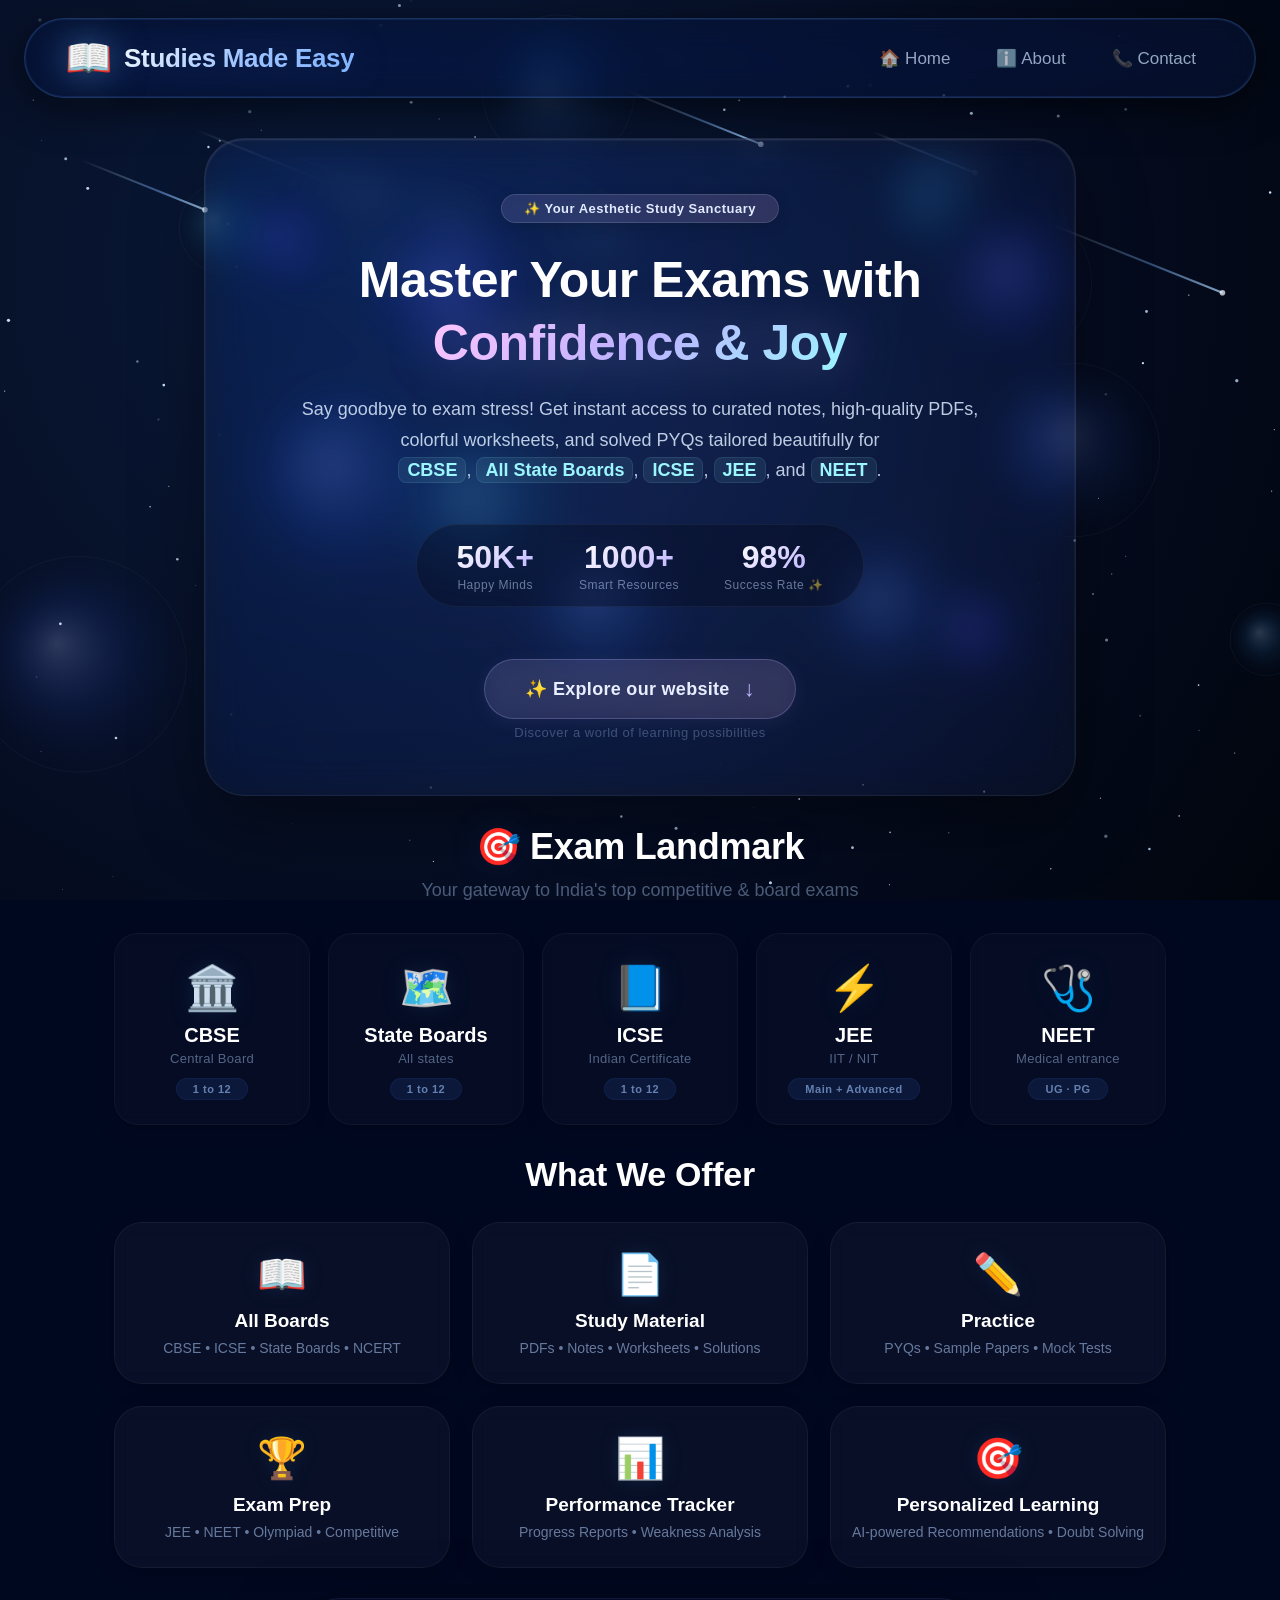
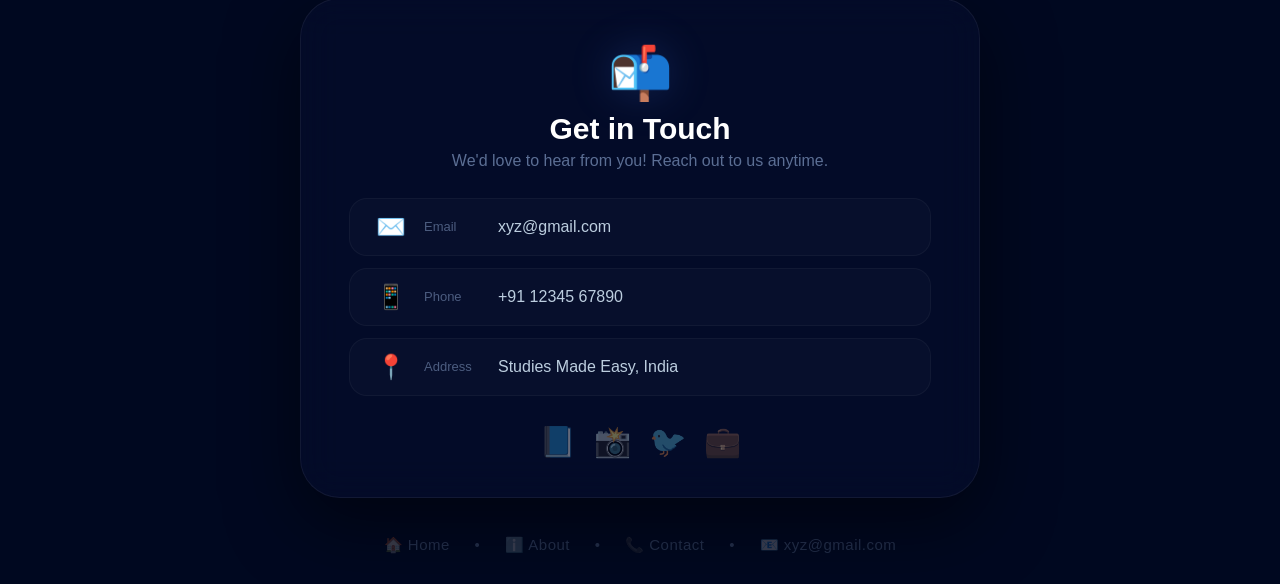
==== index.html @ 230ebe2e "Add files via upload" ====
<!DOCTYPE html>
<html lang="en">
<head>
    <meta charset="UTF-8" />
    <meta name="viewport" content="width=device-width, initial-scale=1.0"/>
    <title>Studies Made Easy · Ace Exams</title>
    <link rel="icon" type="image/svg+xml" href="data:image/svg+xml,%3Csvg xmlns='http://www.w3.org/2000/svg' viewBox='0 0 100 100'%3E%3Crect width='100' height='100' rx='20' fill='%234a7cf7'/%3E%3Ctext x='50' y='72' font-size='60' font-weight='bold' font-family='Arial' text-anchor='middle' fill='%23ffffff'%3ES%3C/text%3E%3Ctext x='50' y='72' font-size='60' font-weight='bold' font-family='Arial' text-anchor='middle' fill='none' stroke='%23a0c4ff' stroke-width='2' opacity='0.5'%3ES%3C/text%3E%3C/svg%3E" />
    <link rel="stylesheet" href="style.css" />
</head>
<body>

    <canvas id="bg"></canvas>

    <header class="header">
        <div class="logo-wrapper">
            <span class="logo-icon">📖</span>
            <span class="logo">Studies Made Easy</span>
        </div>
        <ul class="nav-menu">
            <li>🏠 Home</li>
            <li>ℹ️ About</li>
            <li>📞 Contact</li>
        </ul>
    </header>

    <section class="hero-section">
        <div class="hero-content">
            <span class="hero-badge">✨ Your Aesthetic Study Sanctuary</span>
            <h2 class="hero-title">
                Master Your Exams with<br>
                <span class="gradient-text">Confidence &amp; Joy</span>
            </h2>
            <p class="hero-description">
                Say goodbye to exam stress! Get instant access to curated notes, high-quality PDFs, colorful worksheets, and solved PYQs tailored beautifully for 
                <span class="all-boards-inline">
                    <span class="highlight">CBSE</span>, <span class="highlight">All State Boards</span>, <span class="highlight">ICSE</span>, <span class="highlight">JEE</span>, and <span class="highlight">NEET</span>
                </span>.
            </p>
            <div class="hero-stats">
                <div class="hero-stat">
                    <span class="hero-stat-number">50K+</span>
                    <span class="hero-stat-label">Happy Minds</span>
                </div>
                <div class="hero-stat">
                    <span class="hero-stat-number">1000+</span>
                    <span class="hero-stat-label">Smart Resources</span>
                </div>
                <div class="hero-stat">
                    <span class="hero-stat-number">98%</span>
                    <span class="hero-stat-label">Success Rate ✨</span>
                </div>
            </div>
            <!-- Explore link that scrolls to landmark -->
            <div class="hero-explore">
                <a href="#landmark-section" class="explore-link">
                    <span class="explore-text">✨ Explore our website</span>
                    <span class="explore-arrow">↓</span>
                </a>
                <span class="explore-sub">Discover a world of learning possibilities</span>
            </div>
        </div>
    </section>

    <section id="landmark-section" class="landmark-section">
        <h3 class="landmark-title">🎯 Exam Landmark</h3>
        <p class="landmark-sub">Your gateway to India's top competitive &amp; board exams</p>
        <div class="landmark-grid">
            <div class="landmark-card">
                <span class="landmark-icon">🏛️</span>
                <h4>CBSE</h4>
                <p>Central Board</p>
                <span class="landmark-tag">1 to 12</span>
            </div>
            <div class="landmark-card">
                <span class="landmark-icon">🗺️</span>
                <h4>State Boards</h4>
                <p>All states</p>
                <span class="landmark-tag">1 to 12</span>
            </div>
            <div class="landmark-card">
                <span class="landmark-icon">📘</span>
                <h4>ICSE</h4>
                <p>Indian Certificate</p>
                <span class="landmark-tag">1 to 12</span>
            </div>
            <div class="landmark-card">
                <span class="landmark-icon">⚡</span>
                <h4>JEE</h4>
                <p>IIT / NIT</p>
                <span class="landmark-tag">Main + Advanced</span>
            </div>
            <div class="landmark-card">
                <span class="landmark-icon">🩺</span>
                <h4>NEET</h4>
                <p>Medical entrance</p>
                <span class="landmark-tag">UG · PG</span>
            </div>
        </div>
    </section>

    <section class="features-section">
        <h3 class="section-title">What We Offer</h3>
        <div class="features-grid">
            <div class="feature-card">
                <span class="feature-icon">📖</span>
                <h4>All Boards</h4>
                <p>CBSE • ICSE • State Boards • NCERT</p>
            </div>
            <div class="feature-card">
                <span class="feature-icon">📄</span>
                <h4>Study Material</h4>
                <p>PDFs • Notes • Worksheets • Solutions</p>
            </div>
            <div class="feature-card">
                <span class="feature-icon">✏️</span>
                <h4>Practice</h4>
                <p>PYQs • Sample Papers • Mock Tests</p>
            </div>
            <div class="feature-card">
                <span class="feature-icon">🏆</span>
                <h4>Exam Prep</h4>
                <p>JEE • NEET • Olympiad • Competitive</p>
            </div>
            <div class="feature-card">
                <span class="feature-icon">📊</span>
                <h4>Performance Tracker</h4>
                <p>Progress Reports • Weakness Analysis</p>
            </div>
            <div class="feature-card">
                <span class="feature-icon">🎯</span>
                <h4>Personalized Learning</h4>
                <p>AI-powered Recommendations • Doubt Solving</p>
            </div>
        </div>
    </section>

    <section class="contact-section">
        <div class="contact-box">
            <span class="contact-icon">📬</span>
            <h3 class="contact-title">Get in Touch</h3>
            <p class="contact-subtitle">We'd love to hear from you! Reach out to us anytime.</p>
            <div class="contact-info">
                <div class="contact-item">
                    <span class="contact-item-icon">✉️</span>
                    <span class="contact-item-label">Email</span>
                    <span class="contact-item-value">xyz@gmail.com</span>
                </div>
                <div class="contact-item">
                    <span class="contact-item-icon">📱</span>
                    <span class="contact-item-label">Phone</span>
                    <span class="contact-item-value">+91 12345 67890</span>
                </div>
                <div class="contact-item">
                    <span class="contact-item-icon">📍</span>
                    <span class="contact-item-label">Address</span>
                    <span class="contact-item-value">Studies Made Easy, India</span>
                </div>
            </div>
            <div class="contact-social">
                <span class="social-icon">📘</span>
                <span class="social-icon">📸</span>
                <span class="social-icon">🐦</span>
                <span class="social-icon">💼</span>
            </div>
        </div>
    </section>

    <div class="footer-links">
        <span>🏠 Home</span>
        <span>•</span>
        <span>ℹ️ About</span>
        <span>•</span>
        <span>📞 Contact</span>
        <span>•</span>
        <span>📧 xyz@gmail.com</span>
    </div>

    <script>
        // ===== SMOOTH SCROLL FOR EXPLORE LINK =====
        document.querySelector('.explore-link').addEventListener('click', function(e) {
            e.preventDefault();
            const target = document.querySelector('#landmark-section');
            target.scrollIntoView({
                behavior: 'smooth',
                block: 'start'
            });
        });

        // ===== CANVAS ANIMATION: SHOOTING STARS + ORBS =====
        window.addEventListener('load', function() {
            const canvas = document.getElementById('bg');
            const ctx = canvas.getContext('2d');
            let W, H;

            function resize() {
                W = canvas.width = window.innerWidth;
                H = canvas.height = window.innerHeight;
            }
            window.addEventListener('resize', resize);
            resize();

            // Floating orbs
            const orbs = Array.from({ length: 14 }, () => ({
                x: Math.random() * W,
                y: Math.random() * H,
                r: 30 + Math.random() * 90,
                vx: (Math.random() - 0.5) * 0.5,
                vy: (Math.random() - 0.5) * 0.5,
                hue: 200 + Math.random() * 40
            }));

            // Background stars
            const stars = Array.from({ length: 180 }, () => ({
                x: Math.random() * W,
                y: Math.random() * H,
                r: 0.3 + Math.random() * 1.4,
                t: Math.random() * Math.PI * 2,
                sp: 0.008 + Math.random() * 0.025
            }));

            // Shooting stars
            const shooters = Array.from({ length: 24 }, () => ({
                x: Math.random() * W,
                y: Math.random() * H * 0.35,
                len: 70 + Math.random() * 130,
                speed: 6 + Math.random() * 14,
                op: 0,
                active: false,
                delay: Math.floor(Math.random() * 70)
            }));

            function resetShooter(s) {
                s.x = Math.random() * W * 0.85;
                s.y = Math.random() * H * 0.25;
                s.op = 1;
                s.active = true;
                s.delay = 60 + Math.floor(Math.random() * 140);
            }

            function draw() {
                ctx.clearRect(0, 0, W, H);

                // Deep space gradient
                const grad = ctx.createRadialGradient(W * 0.3, H * 0.3, 0, W * 0.3, H * 0.3, W * 0.9);
                grad.addColorStop(0, '#0a1a3a');
                grad.addColorStop(0.6, '#050c20');
                grad.addColorStop(1, '#00040a');
                ctx.fillStyle = grad;
                ctx.fillRect(0, 0, W, H);

                // Draw orbs
                orbs.forEach(o => {
                    o.x += o.vx;
                    o.y += o.vy;
                    if (o.x < 0 || o.x > W) o.vx *= -1;
                    if (o.y < 0 || o.y > H) o.vy *= -1;

                    const g = ctx.createRadialGradient(
                        o.x - o.r * 0.2, o.y - o.r * 0.2, 0,
                        o.x, o.y, o.r
                    );
                    g.addColorStop(0, `hsla(${o.hue}, 85%, 80%, 0.25)`);
                    g.addColorStop(0.5, `hsla(${o.hue}, 75%, 55%, 0.10)`);
                    g.addColorStop(1, `hsla(${o.hue}, 70%, 30%, 0)`);
                    ctx.beginPath();
                    ctx.arc(o.x, o.y, o.r, 0, Math.PI * 2);
                    ctx.fillStyle = g;
                    ctx.fill();

                    ctx.beginPath();
                    ctx.arc(o.x, o.y, o.r, 0, Math.PI * 2);
                    ctx.strokeStyle = `hsla(${o.hue}, 80%, 75%, 0.08)`;
                    ctx.lineWidth = 0.8;
                    ctx.stroke();
                });

                // Draw stars
                stars.forEach(s => {
                    s.t += s.sp;
                    const alpha = 0.2 + 0.8 * Math.abs(Math.sin(s.t));
                    ctx.beginPath();
                    ctx.arc(s.x, s.y, s.r, 0, Math.PI * 2);
                    ctx.fillStyle = `rgba(200, 225, 255, ${alpha})`;
                    ctx.fill();
                });

                // Draw shooting stars
                shooters.forEach(s => {
                    if (!s.active) {
                        s.delay--;
                        if (s.delay <= 0) resetShooter(s);
                        return;
                    }
                    s.x += s.speed;
                    s.y += s.speed * 0.4;
                    s.op -= 0.012;
                    if (s.op <= 0) {
                        s.active = false;
                        s.delay = 60 + Math.floor(Math.random() * 140);
                        return;
                    }
                    const grad = ctx.createLinearGradient(s.x, s.y, s.x - s.len, s.y - s.len * 0.4);
                    grad.addColorStop(0, `rgba(180, 220, 255, ${s.op})`);
                    grad.addColorStop(0.4, `rgba(120, 180, 255, ${s.op * 0.5})`);
                    grad.addColorStop(1, 'rgba(255,255,255,0)');
                    ctx.beginPath();
                    ctx.moveTo(s.x, s.y);
                    ctx.lineTo(s.x - s.len, s.y - s.len * 0.4);
                    ctx.strokeStyle = grad;
                    ctx.lineWidth = 2.0;
                    ctx.stroke();

                    ctx.beginPath();
                    ctx.arc(s.x, s.y, 2.8, 0, Math.PI * 2);
                    ctx.fillStyle = `rgba(240, 248, 255, ${s.op})`;
                    ctx.fill();
                });

                requestAnimationFrame(draw);
            }
            draw();
        });
    </script>
</body>
</html>
---- style.css ----
/* ----- reset & base ----- */
* {
    margin: 0;
    padding: 0;
    box-sizing: border-box;
}

body {
    background: #000820;
    min-height: 100vh;
    overflow-x: hidden;
    font-family: 'Segoe UI', Tahoma, Geneva, Verdana, sans-serif;
}

canvas {
    position: fixed;
    top: 0;
    left: 0;
    z-index: 0;
    display: block;
}

/* ----- HEADER - glassmorphism ----- */
.header {
    position: relative;
    z-index: 2;
    display: flex;
    align-items: center;
    justify-content: space-between;
    padding: 0 40px;
    margin: 18px 24px 10px;
    height: 80px;
    border-radius: 60px;
    background: rgba(10, 20, 50, 0.55);
    backdrop-filter: blur(16px) saturate(180%);
    -webkit-backdrop-filter: blur(16px) saturate(180%);
    border: 1px solid rgba(100, 180, 255, 0.20);
    box-shadow: 0 10px 40px rgba(0, 0, 0, 0.6), 0 0 0 1px rgba(74, 124, 247, 0.15) inset;
    transition: box-shadow 0.3s;
}
.header:hover {
    box-shadow: 0 12px 50px rgba(74, 124, 247, 0.25), 0 0 0 1px rgba(74, 124, 247, 0.4) inset;
}

.logo-wrapper {
    display: flex;
    align-items: center;
    gap: 12px;
}
.logo-icon {
    font-size: 38px;
    filter: drop-shadow(0 0 18px rgba(100, 180, 255, 0.5));
    animation: floatBook 3.5s ease-in-out infinite;
    cursor: default;
}
@keyframes floatBook {
    0%, 100% { transform: translateY(0) scale(1); }
    50% { transform: translateY(-6px) scale(1.04); }
}
.logo {
    font-size: 26px;
    font-weight: 800;
    letter-spacing: -0.3px;
    background: linear-gradient(135deg, #f0f9ff 0%, #a0c4ff 50%, #7fb3ff 100%);
    -webkit-background-clip: text;
    -webkit-text-fill-color: transparent;
    background-clip: text;
    filter: drop-shadow(0 0 20px rgba(74, 124, 247, 0.3));
}

.nav-menu {
    display: flex;
    gap: 8px;
    list-style: none;
}
.nav-menu li {
    padding: 8px 18px;
    border-radius: 40px;
    font-size: 17px;
    font-weight: 500;
    color: rgba(210, 230, 255, 0.7);
    cursor: pointer;
    transition: all 0.25s ease;
    background: transparent;
    border: 1px solid transparent;
}
.nav-menu li:hover {
    background: rgba(74, 124, 247, 0.15);
    border-color: rgba(74, 124, 247, 0.3);
    color: #fff;
    box-shadow: 0 0 30px rgba(74, 124, 247, 0.2);
    transform: scale(1.02);
}

/* ----- HERO SECTION ----- */
.hero-section {
    position: relative;
    z-index: 1;
    max-width: 920px;
    margin: 40px auto 20px;
    padding: 0 24px;
    text-align: center;
}

.hero-content {
    background: rgba(255, 255, 255, 0.02);
    backdrop-filter: blur(20px) saturate(160%);
    -webkit-backdrop-filter: blur(20px) saturate(160%);
    border: 1px solid rgba(255, 255, 255, 0.08);
    border-radius: 40px;
    padding: 55px 40px;
    box-shadow: 
        0 30px 70px rgba(0, 0, 0, 0.4),
        inset 0 1px 2px rgba(255, 255, 255, 0.15);
    animation: riseUp 0.9s cubic-bezier(0.23, 1, 0.32, 1);
    position: relative;
    overflow: hidden;
}

.hero-content::after {
    content: '';
    position: absolute;
    top: -50%;
    left: -50%;
    width: 200%;
    height: 200%;
    background: radial-gradient(circle at center, rgba(189, 178, 255, 0.06) 0%, transparent 60%);
    pointer-events: none;
    z-index: -1;
}

.hero-badge {
    display: inline-block;
    background: linear-gradient(90deg, rgba(189, 178, 255, 0.15), rgba(255, 198, 255, 0.15));
    border: 1px solid rgba(255, 255, 255, 0.12);
    border-radius: 30px;
    padding: 6px 22px;
    color: #e2eaff;
    font-weight: 600;
    font-size: 13px;
    letter-spacing: 0.5px;
    margin-bottom: 26px;
    box-shadow: 0 4px 15px rgba(0, 0, 0, 0.15);
    animation: badgeFloat 4s ease-in-out infinite;
}

@keyframes badgeFloat {
    0%, 100% { transform: translateY(0); }
    50% { transform: translateY(-4px); }
}

.hero-title {
    font-size: 50px;
    font-weight: 800;
    line-height: 1.25;
    color: #ffffff;
    margin-bottom: 20px;
    letter-spacing: -0.5px;
}

.gradient-text {
    background: linear-gradient(135deg, #ffc6ff, #bdb2ff, #9bf6ff);
    -webkit-background-clip: text;
    -webkit-text-fill-color: transparent;
    background-clip: text;
    filter: drop-shadow(0 0 25px rgba(189, 178, 255, 0.35));
}

.hero-description {
    font-size: 18px;
    color: rgba(220, 235, 255, 0.85);
    line-height: 1.7;
    max-width: 700px;
    margin: 0 auto 38px;
    font-weight: 400;
}

.all-boards-inline {
    white-space: nowrap;
    display: inline-block;
}

.highlight {
    color: #9bf6ff;
    font-weight: 600;
    background: rgba(155, 246, 255, 0.08);
    padding: 2px 8px;
    border-radius: 8px;
    border: 1px solid rgba(155, 246, 255, 0.1);
}

.hero-stats {
    display: inline-flex;
    align-items: center;
    justify-content: center;
    gap: 45px;
    margin: 0 auto 42px;
    background: rgba(5, 10, 30, 0.4);
    padding: 14px 40px;
    border-radius: 50px;
    border: 1px solid rgba(255, 255, 255, 0.05);
}

.hero-stat {
    display: flex;
    flex-direction: column;
    align-items: center;
}

.hero-stat-number {
    font-size: 32px;
    font-weight: 800;
    background: linear-gradient(135deg, #ffffff, #bdb2ff);
    -webkit-background-clip: text;
    -webkit-text-fill-color: transparent;
    background-clip: text;
}

.hero-stat-label {
    color: rgba(200, 220, 255, 0.5);
    font-size: 12px;
    font-weight: 500;
    margin-top: 2px;
    letter-spacing: 0.5px;
}

/* ----- EXPLORE LINK ----- */
.hero-explore {
    display: flex;
    flex-direction: column;
    align-items: center;
    gap: 6px;
    margin-top: 10px;
}

.explore-link {
    display: inline-flex;
    align-items: center;
    gap: 14px;
    padding: 16px 40px;
    background: linear-gradient(135deg, rgba(189, 178, 255, 0.12), rgba(255, 198, 255, 0.12));
    border: 1.5px solid rgba(189, 178, 255, 0.25);
    border-radius: 60px;
    text-decoration: none;
    transition: all 0.4s cubic-bezier(0.175, 0.885, 0.32, 1.275);
    backdrop-filter: blur(10px);
    box-shadow: 0 4px 20px rgba(189, 178, 255, 0.08);
    position: relative;
    overflow: hidden;
    cursor: pointer;
}

.explore-link::before {
    content: '';
    position: absolute;
    top: -50%;
    left: -50%;
    width: 200%;
    height: 200%;
    background: radial-gradient(circle at center, rgba(189, 178, 255, 0.1), transparent 60%);
    opacity: 0;
    transition: opacity 0.5s;
    pointer-events: none;
}

.explore-link:hover::before {
    opacity: 1;
}

.explore-link:hover {
    transform: translateY(-3px) scale(1.02);
    border-color: rgba(189, 178, 255, 0.5);
    box-shadow: 0 12px 40px rgba(189, 178, 255, 0.25), 0 0 60px rgba(189, 178, 255, 0.05);
    background: linear-gradient(135deg, rgba(189, 178, 255, 0.18), rgba(255, 198, 255, 0.18));
}

.explore-text {
    font-size: 18px;
    font-weight: 600;
    color: #e8eeff;
    letter-spacing: 0.3px;
    position: relative;
    z-index: 1;
}

.explore-arrow {
    font-size: 22px;
    color: #bdb2ff;
    transition: transform 0.4s ease;
    display: inline-block;
    position: relative;
    z-index: 1;
}

.explore-link:hover .explore-arrow {
    transform: translateY(4px) scale(1.1);
}

.explore-sub {
    font-size: 13px;
    color: rgba(180, 210, 255, 0.3);
    letter-spacing: 0.5px;
    font-weight: 300;
}

/* ----- EXAM LANDMARK SECTION ----- */
.landmark-section {
    position: relative;
    z-index: 1;
    max-width: 1100px;
    margin: 30px auto 20px;
    padding: 0 24px;
    scroll-margin-top: 20px;
}

.landmark-title {
    text-align: center;
    font-size: 36px;
    font-weight: 700;
    color: #ffffff;
    margin-bottom: 12px;
    letter-spacing: -0.3px;
    text-shadow: 0 0 40px rgba(74, 124, 247, 0.1);
}
.landmark-sub {
    text-align: center;
    color: rgba(180, 210, 255, 0.4);
    font-size: 18px;
    margin-bottom: 32px;
    font-weight: 300;
}

.landmark-grid {
    display: grid;
    grid-template-columns: repeat(5, 1fr);
    gap: 18px;
}

.landmark-card {
    background: rgba(255, 255, 255, 0.02);
    backdrop-filter: blur(6px);
    border: 1px solid rgba(255, 255, 255, 0.04);
    border-radius: 24px;
    padding: 28px 12px 24px;
    text-align: center;
    transition: all 0.35s ease;
    box-shadow: 0 4px 20px rgba(0, 0, 0, 0.15);
    position: relative;
    overflow: hidden;
}
.landmark-card::before {
    content: '';
    position: absolute;
    top: -50%;
    left: -50%;
    width: 200%;
    height: 200%;
    background: radial-gradient(circle at center, rgba(74, 124, 247, 0.03), transparent 70%);
    opacity: 0;
    transition: opacity 0.5s;
    pointer-events: none;
}
.landmark-card:hover::before {
    opacity: 1;
}
.landmark-card:hover {
    background: rgba(74, 124, 247, 0.06);
    border-color: rgba(74, 124, 247, 0.15);
    transform: translateY(-8px) scale(1.02);
    box-shadow: 0 18px 50px rgba(74, 124, 247, 0.10);
}

.landmark-icon {
    font-size: 44px;
    display: block;
    margin-bottom: 10px;
    filter: drop-shadow(0 0 12px rgba(100, 180, 255, 0.1));
}
.landmark-card h4 {
    color: #ffffff;
    font-size: 20px;
    font-weight: 600;
    margin-bottom: 4px;
}
.landmark-card p {
    color: rgba(180, 210, 255, 0.45);
    font-size: 13px;
    font-weight: 400;
    letter-spacing: 0.3px;
}
.landmark-tag {
    display: inline-block;
    margin-top: 12px;
    background: rgba(74, 124, 247, 0.10);
    border-radius: 30px;
    padding: 4px 16px;
    font-size: 11px;
    font-weight: 600;
    color: rgba(160, 200, 255, 0.6);
    border: 1px solid rgba(74, 124, 247, 0.08);
    letter-spacing: 0.5px;
}

/* ----- FEATURES SECTION ----- */
.features-section {
    position: relative;
    z-index: 1;
    max-width: 1100px;
    margin: 30px auto 30px;
    padding: 0 24px;
}
.section-title {
    text-align: center;
    font-size: 34px;
    font-weight: 700;
    color: #ffffff;
    margin-bottom: 28px;
    letter-spacing: -0.3px;
    text-shadow: 0 0 30px rgba(100, 180, 255, 0.06);
}
.features-grid {
    display: grid;
    grid-template-columns: repeat(3, 1fr);
    gap: 22px;
}
.feature-card {
    background: rgba(255, 255, 255, 0.03);
    backdrop-filter: blur(8px);
    border: 1px solid rgba(255, 255, 255, 0.05);
    border-radius: 28px;
    padding: 28px 18px 24px;
    text-align: center;
    transition: all 0.3s ease;
    box-shadow: 0 4px 20px rgba(0, 0, 0, 0.2);
}
.feature-card:hover {
    background: rgba(74, 124, 247, 0.06);
    border-color: rgba(74, 124, 247, 0.15);
    transform: translateY(-8px);
    box-shadow: 0 16px 50px rgba(74, 124, 247, 0.08);
}
.feature-icon {
    font-size: 40px;
    display: block;
    margin-bottom: 12px;
    filter: drop-shadow(0 0 10px rgba(100, 180, 255, 0.1));
}
.feature-card h4 {
    color: #ffffff;
    font-size: 19px;
    font-weight: 600;
    margin-bottom: 6px;
}
.feature-card p {
    color: rgba(180, 210, 255, 0.55);
    font-size: 14px;
    line-height: 1.5;
}

/* ----- CONTACT SECTION ----- */
.contact-section {
    position: relative;
    z-index: 1;
    max-width: 720px;
    margin: 10px auto 20px;
    padding: 0 20px;
}
.contact-box {
    background: rgba(10, 20, 60, 0.3);
    backdrop-filter: blur(18px);
    -webkit-backdrop-filter: blur(18px);
    border: 1px solid rgba(255, 255, 255, 0.06);
    border-radius: 40px;
    padding: 44px 48px 38px;
    text-align: center;
    box-shadow: 0 25px 70px rgba(0, 0, 0, 0.5);
}
.contact-icon {
    font-size: 52px;
    display: block;
    margin-bottom: 8px;
    filter: drop-shadow(0 0 20px rgba(74, 124, 247, 0.2));
}
.contact-title {
    color: #fff;
    font-size: 30px;
    font-weight: 700;
    margin-bottom: 6px;
}
.contact-subtitle {
    color: rgba(180, 210, 255, 0.5);
    font-size: 16px;
    margin-bottom: 28px;
}
.contact-info {
    display: flex;
    flex-direction: column;
    gap: 12px;
    margin-bottom: 28px;
}
.contact-item {
    display: flex;
    align-items: center;
    gap: 14px;
    background: rgba(255, 255, 255, 0.02);
    border: 1px solid rgba(255, 255, 255, 0.04);
    border-radius: 18px;
    padding: 14px 22px;
    transition: 0.25s;
}
.contact-item:hover {
    background: rgba(74, 124, 247, 0.05);
    border-color: rgba(74, 124, 247, 0.12);
}
.contact-item-icon {
    font-size: 24px;
    width: 38px;
    text-align: center;
}
.contact-item-label {
    color: rgba(180, 210, 255, 0.4);
    font-size: 13px;
    font-weight: 500;
    min-width: 60px;
    text-align: left;
}
.contact-item-value {
    color: rgba(220, 240, 255, 0.85);
    font-size: 16px;
    font-weight: 500;
}
.contact-social {
    display: flex;
    justify-content: center;
    gap: 18px;
    margin-top: 8px;
}
.social-icon {
    font-size: 30px;
    cursor: pointer;
    transition: 0.25s;
    opacity: 0.4;
    filter: grayscale(0.3);
}
.social-icon:hover {
    opacity: 1;
    transform: scale(1.15);
    filter: grayscale(0);
}

/* ----- FOOTER ----- */
.footer-links {
    position: relative;
    z-index: 1;
    text-align: center;
    padding: 18px 0 30px;
    color: rgba(150, 180, 220, 0.2);
    font-size: 15px;
    letter-spacing: 0.5px;
}
.footer-links span {
    margin: 0 10px;
    cursor: pointer;
    transition: 0.25s;
    color: rgba(150, 180, 220, 0.2);
}
.footer-links span:hover {
    color: rgba(200, 225, 255,)

}
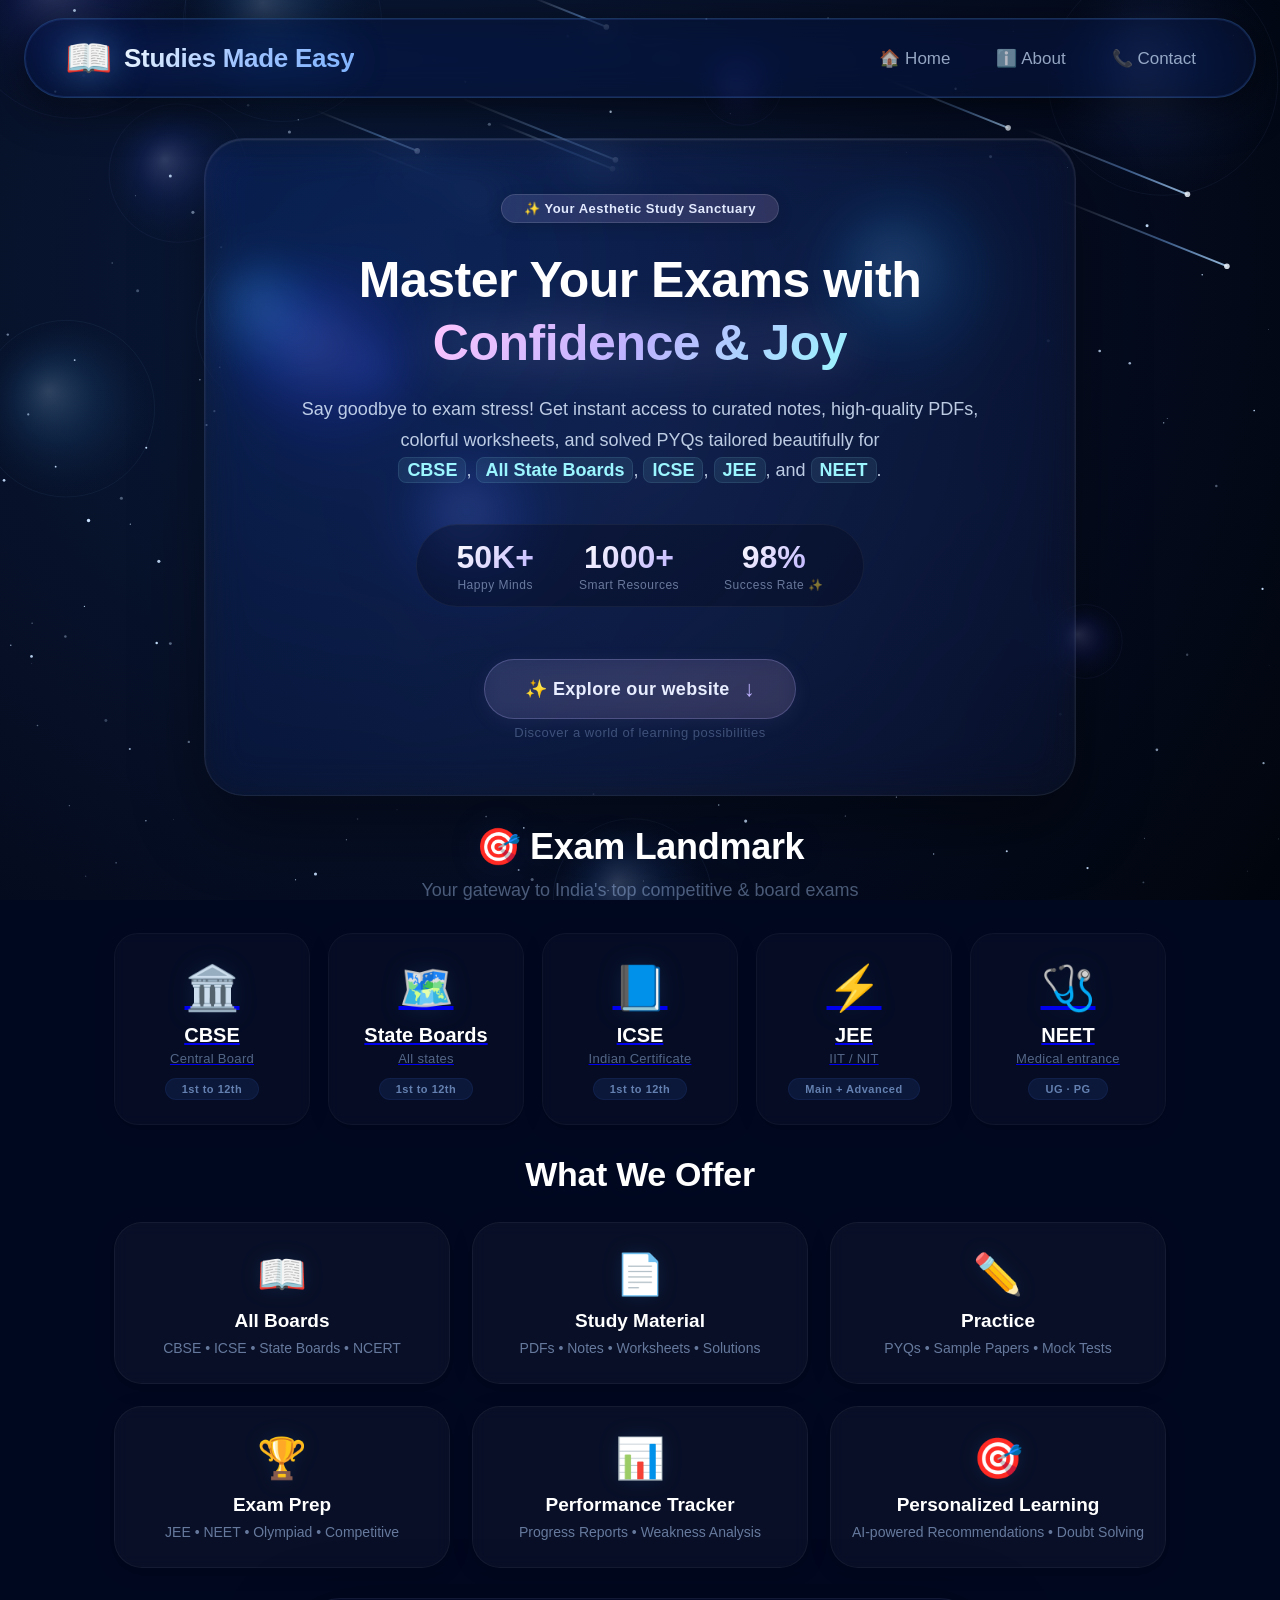
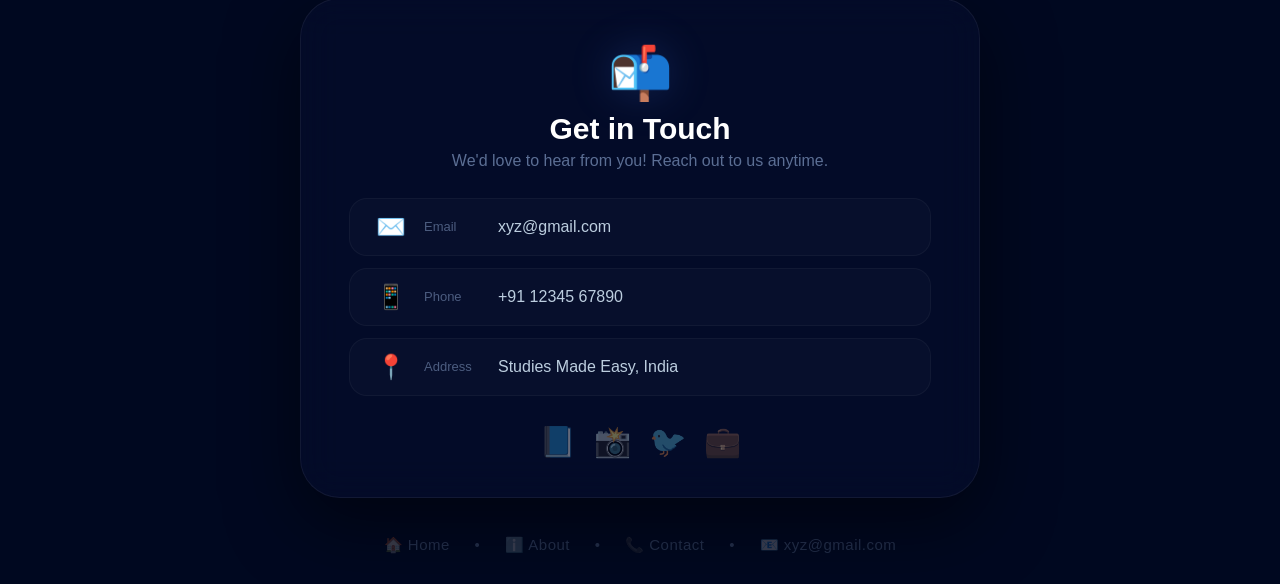
==== commit 76dc7b0a: "Update -1 index.html" ====
--- a/index.html
+++ b/index.html
@@ -17,7 +17,7 @@
             <span class="logo">Studies Made Easy</span>
         </div>
         <ul class="nav-menu">
-            <li>🏠 Home</li>
+            <li onclick="window.location.href='index.html'">🏠 Home</li>
             <li>ℹ️ About</li>
             <li>📞 Contact</li>
         </ul>
@@ -50,7 +50,6 @@
                     <span class="hero-stat-label">Success Rate ✨</span>
                 </div>
             </div>
-            <!-- Explore link that scrolls to landmark -->
             <div class="hero-explore">
                 <a href="#landmark-section" class="explore-link">
                     <span class="explore-text">✨ Explore our website</span>
@@ -65,36 +64,36 @@
         <h3 class="landmark-title">🎯 Exam Landmark</h3>
         <p class="landmark-sub">Your gateway to India's top competitive &amp; board exams</p>
         <div class="landmark-grid">
-            <div class="landmark-card">
+            <a href="cbse.html" class="landmark-card">
                 <span class="landmark-icon">🏛️</span>
                 <h4>CBSE</h4>
                 <p>Central Board</p>
-                <span class="landmark-tag">1 to 12</span>
-            </div>
-            <div class="landmark-card">
+                <span class="landmark-tag">1st to 12th</span>
+            </a>
+            <a href="stateboards.html" class="landmark-card">
                 <span class="landmark-icon">🗺️</span>
                 <h4>State Boards</h4>
                 <p>All states</p>
-                <span class="landmark-tag">1 to 12</span>
-            </div>
-            <div class="landmark-card">
+                <span class="landmark-tag">1st to 12th</span>
+            </a>
+            <a href="icse.html" class="landmark-card">
                 <span class="landmark-icon">📘</span>
                 <h4>ICSE</h4>
                 <p>Indian Certificate</p>
-                <span class="landmark-tag">1 to 12</span>
-            </div>
-            <div class="landmark-card">
+                <span class="landmark-tag">1st to 12th</span>
+            </a>
+            <a href="jee.html" class="landmark-card">
                 <span class="landmark-icon">⚡</span>
                 <h4>JEE</h4>
                 <p>IIT / NIT</p>
                 <span class="landmark-tag">Main + Advanced</span>
-            </div>
-            <div class="landmark-card">
+            </a>
+            <a href="neet.html" class="landmark-card">
                 <span class="landmark-icon">🩺</span>
                 <h4>NEET</h4>
                 <p>Medical entrance</p>
                 <span class="landmark-tag">UG · PG</span>
-            </div>
+            </a>
         </div>
     </section>
 
@@ -166,7 +165,7 @@
     </section>
 
     <div class="footer-links">
-        <span>🏠 Home</span>
+        <span onclick="window.location.href='index.html'">🏠 Home</span>
         <span>•</span>
         <span>ℹ️ About</span>
         <span>•</span>
@@ -177,7 +176,7 @@
 
     <script>
         // ===== SMOOTH SCROLL FOR EXPLORE LINK =====
-        document.querySelector('.explore-link').addEventListener('click', function(e) {
+        document.querySelector('.explore-link')?.addEventListener('click', function(e) {
             e.preventDefault();
             const target = document.querySelector('#landmark-section');
             target.scrollIntoView({
@@ -186,6 +185,21 @@
             });
         });
 
+        // ===== CHECK FOR HASH ON LOAD =====
+        window.addEventListener('load', function() {
+            if (window.location.hash === '#landmark-section') {
+                setTimeout(function() {
+                    const target = document.querySelector('#landmark-section');
+                    if (target) {
+                        target.scrollIntoView({
+                            behavior: 'smooth',
+                            block: 'start'
+                        });
+                    }
+                }, 300);
+            }
+        });
+
         // ===== CANVAS ANIMATION: SHOOTING STARS + ORBS =====
         window.addEventListener('load', function() {
             const canvas = document.getElementById('bg');
@@ -199,7 +213,6 @@
             window.addEventListener('resize', resize);
             resize();
 
-            // Floating orbs
             const orbs = Array.from({ length: 14 }, () => ({
                 x: Math.random() * W,
                 y: Math.random() * H,
@@ -209,7 +222,6 @@
                 hue: 200 + Math.random() * 40
             }));
 
-            // Background stars
             const stars = Array.from({ length: 180 }, () => ({
                 x: Math.random() * W,
                 y: Math.random() * H,
@@ -218,7 +230,6 @@
                 sp: 0.008 + Math.random() * 0.025
             }));
 
-            // Shooting stars
             const shooters = Array.from({ length: 24 }, () => ({
                 x: Math.random() * W,
                 y: Math.random() * H * 0.35,
@@ -240,7 +251,6 @@
             function draw() {
                 ctx.clearRect(0, 0, W, H);
 
-                // Deep space gradient
                 const grad = ctx.createRadialGradient(W * 0.3, H * 0.3, 0, W * 0.3, H * 0.3, W * 0.9);
                 grad.addColorStop(0, '#0a1a3a');
                 grad.addColorStop(0.6, '#050c20');
@@ -248,7 +258,6 @@
                 ctx.fillStyle = grad;
                 ctx.fillRect(0, 0, W, H);
 
-                // Draw orbs
                 orbs.forEach(o => {
                     o.x += o.vx;
                     o.y += o.vy;
@@ -274,7 +283,6 @@
                     ctx.stroke();
                 });
 
-                // Draw stars
                 stars.forEach(s => {
                     s.t += s.sp;
                     const alpha = 0.2 + 0.8 * Math.abs(Math.sin(s.t));
@@ -284,7 +292,6 @@
                     ctx.fill();
                 });
 
-                // Draw shooting stars
                 shooters.forEach(s => {
                     if (!s.active) {
                         s.delay--;
@@ -322,4 +329,4 @@
         });
     </script>
 </body>
-</html>+</html>
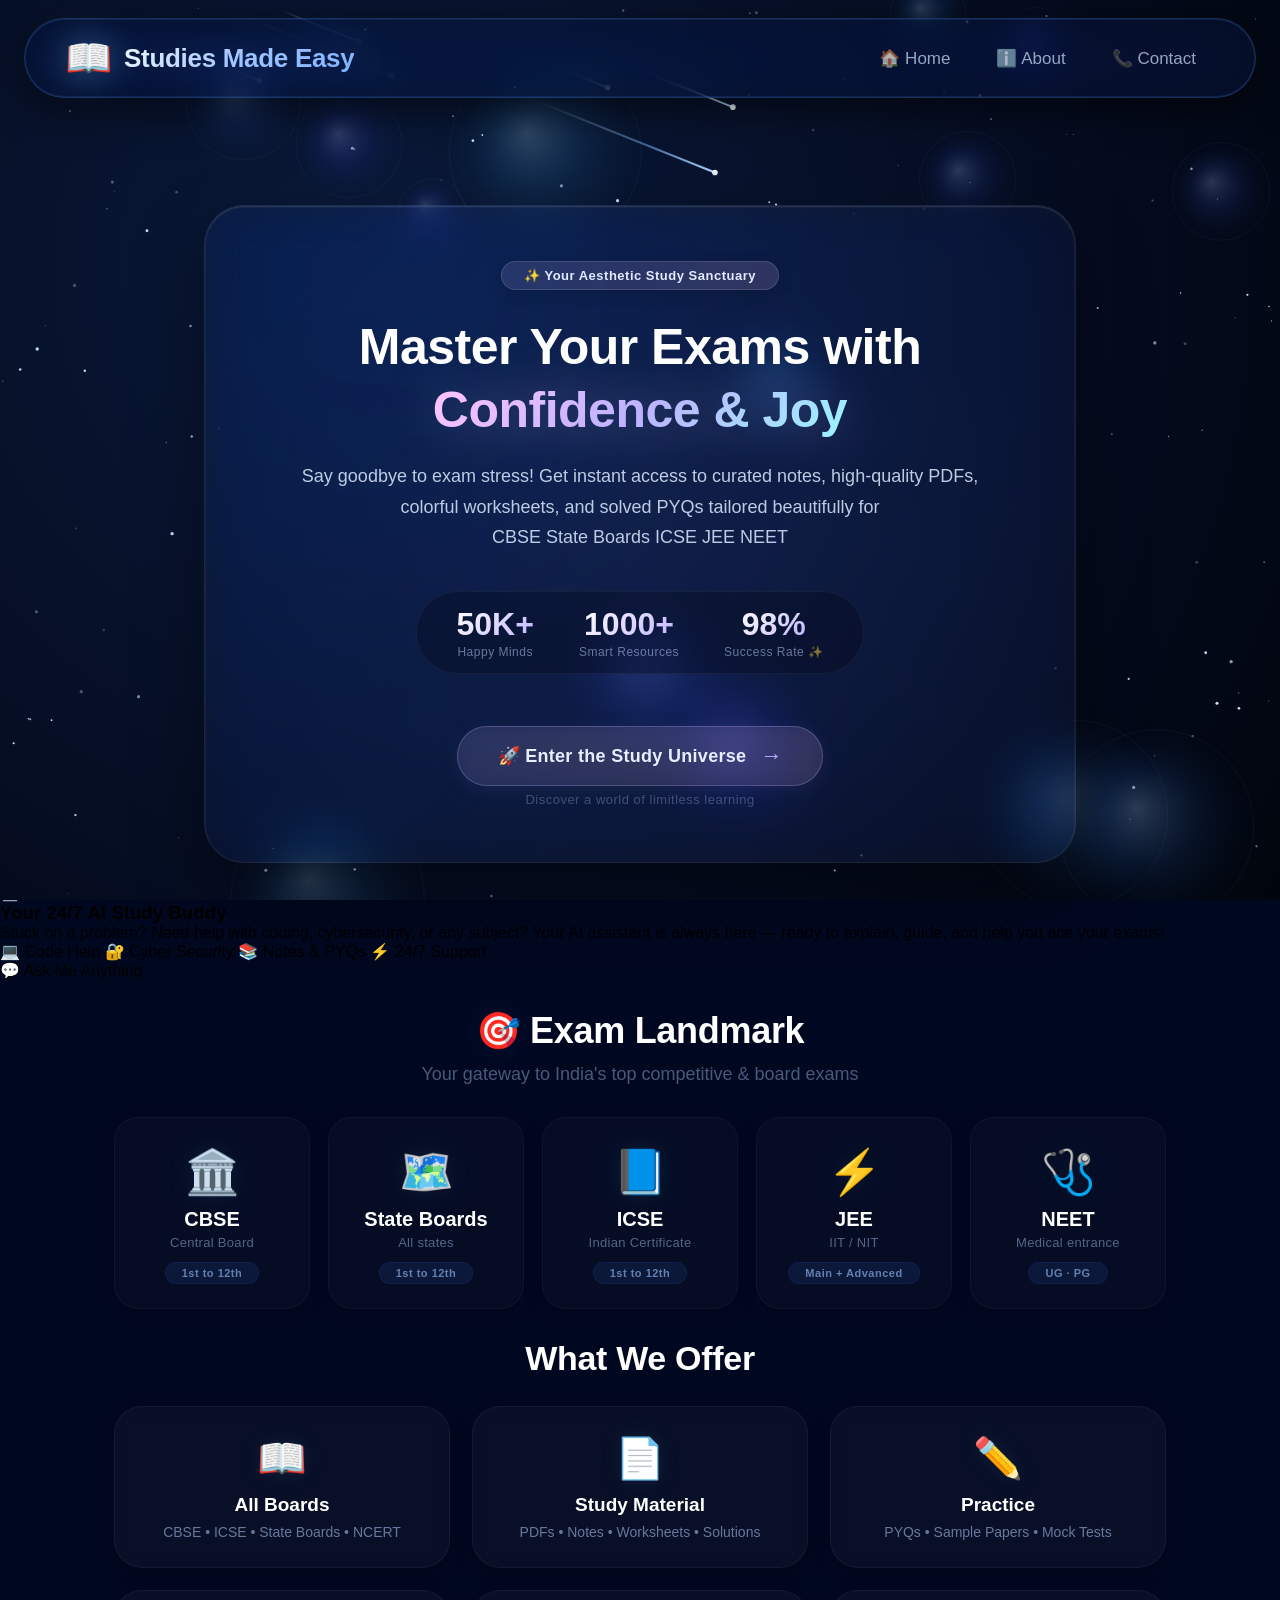
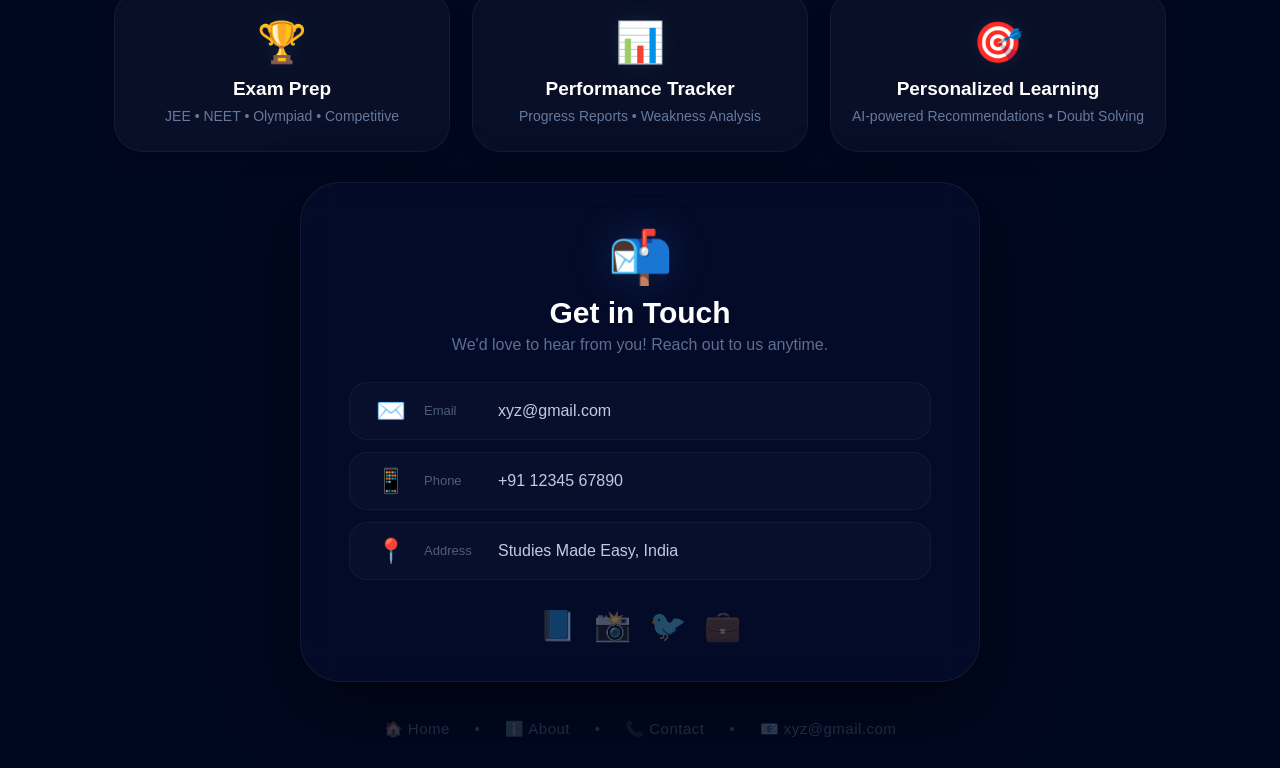
==== commit 84c7ad4e: "Update 3 index.html" ====
--- a/index.html
+++ b/index.html
@@ -14,7 +14,9 @@
     <header class="header">
         <div class="logo-wrapper">
             <span class="logo-icon">📖</span>
-            <span class="logo">Studies Made Easy</span>
+            <div class="logo-group">
+                <span class="logo">Studies Made Easy</span>
+            </div>
         </div>
         <ul class="nav-menu">
             <li onclick="window.location.href='index.html'">🏠 Home</li>
@@ -22,6 +24,22 @@
             <li>📞 Contact</li>
         </ul>
     </header>
+
+    <!-- ===== VIBRANT CEO BLOCK ===== -->
+    <div class="ceo-wrapper">
+        <div class="ceo-container">
+            <div class="ceo-shine"></div>
+            <div class="ceo-content">
+                <span class="ceo-crown">👑</span>
+                <div class="ceo-text-group">
+                    <span class="ceo-label">✦ FOUNDER & CEO ✦</span>
+                    <span class="ceo-name">T.J.M Najiba</span>
+                </div>
+                <span class="ceo-sparkle">✨</span>
+            </div>
+            <div class="ceo-glow-ring"></div>
+        </div>
+    </div>
 
     <section class="hero-section">
         <div class="hero-content">
@@ -33,8 +51,12 @@
             <p class="hero-description">
                 Say goodbye to exam stress! Get instant access to curated notes, high-quality PDFs, colorful worksheets, and solved PYQs tailored beautifully for 
                 <span class="all-boards-inline">
-                    <span class="highlight">CBSE</span>, <span class="highlight">All State Boards</span>, <span class="highlight">ICSE</span>, <span class="highlight">JEE</span>, and <span class="highlight">NEET</span>
-                </span>.
+                    <span class="glass-chip" onclick="window.location.href='cbse.html'">CBSE</span>
+                    <span class="glass-chip" onclick="window.location.href='stateboards.html'">State Boards</span>
+                    <span class="glass-chip" onclick="window.location.href='icse.html'">ICSE</span>
+                    <span class="glass-chip" onclick="window.location.href='jee.html'">JEE</span>
+                    <span class="glass-chip" onclick="window.location.href='neet.html'">NEET</span>
+                </span>
             </p>
             <div class="hero-stats">
                 <div class="hero-stat">
@@ -52,11 +74,38 @@
             </div>
             <div class="hero-explore">
                 <a href="#landmark-section" class="explore-link">
-                    <span class="explore-text">✨ Explore our website</span>
-                    <span class="explore-arrow">↓</span>
+                    <span class="explore-text">🚀 Enter the Study Universe</span>
+                    <span class="explore-arrow">→</span>
                 </a>
-                <span class="explore-sub">Discover a world of learning possibilities</span>
-            </div>
+                <span class="explore-sub">Discover a world of limitless learning</span>
+            </div>
+        </div>
+    </section>
+
+    <!-- ===== NEW: AI STUDY BUDDY SECTION ===== -->
+    <section class="study-buddy-section">
+        <div class="study-buddy-container">
+            <div class="study-buddy-content">
+                <span class="study-buddy-icon">🤖</span>
+                <div class="study-buddy-text">
+                    <h3 class="study-buddy-title">Your 24/7 AI Study Buddy</h3>
+                    <p class="study-buddy-desc">
+                        Stuck on a problem? Need help with coding, cybersecurity, or any subject? 
+                        <span class="study-buddy-highlight">Your AI assistant is always here</span> — 
+                        ready to explain, guide, and help you ace your exams!
+                    </p>
+                    <div class="study-buddy-features">
+                        <span class="buddy-feature">💻 Code Help</span>
+                        <span class="buddy-feature">🔐 Cyber Security</span>
+                        <span class="buddy-feature">📚 Notes &amp; PYQs</span>
+                        <span class="buddy-feature">⚡ 24/7 Support</span>
+                    </div>
+                </div>
+                <div class="study-buddy-cta">
+                    <span class="buddy-pulse">💬 Ask Me Anything</span>
+                </div>
+            </div>
+            <div class="study-buddy-glow"></div>
         </div>
     </section>
 
--- a/style.css
+++ b/style.css
@@ -347,6 +347,9 @@
     box-shadow: 0 4px 20px rgba(0, 0, 0, 0.15);
     position: relative;
     overflow: hidden;
+    text-decoration: none;
+    display: block;
+    cursor: pointer;
 }
 .landmark-card::before {
     content: '';
@@ -565,6 +568,56 @@
     color: rgba(150, 180, 220, 0.2);
 }
 .footer-links span:hover {
-    color: rgba(200, 225, 255,)
-
-}+    color: rgba(200, 225, 255, 0.5);
+    text-shadow: 0 0 20px rgba(100, 180, 255, 0.1);
+}
+
+/* ----- RESPONSIVE ----- */
+@media (max-width: 820px) {
+    .header {
+        flex-direction: column;
+        height: auto;
+        padding: 14px 22px;
+        border-radius: 40px;
+        margin: 12px 16px;
+    }
+    .logo { font-size: 22px; }
+    .nav-menu { gap: 4px; flex-wrap: wrap; justify-content: center; }
+    .nav-menu li { font-size: 15px; padding: 6px 14px; }
+    .landmark-grid { grid-template-columns: repeat(3, 1fr); gap: 14px; }
+    .features-grid { grid-template-columns: repeat(2, 1fr); gap: 16px; }
+    .contact-box { padding: 32px 24px 28px; }
+}
+
+@media (max-width: 768px) {
+    .hero-content {
+        padding: 40px 20px;
+        border-radius: 30px;
+    }
+    .hero-title {
+        font-size: 34px;
+    }
+    .hero-stats {
+        flex-direction: column;
+        gap: 18px;
+        border-radius: 24px;
+        padding: 20px;
+        width: 100%;
+    }
+}
+
+@media (max-width: 600px) {
+    .landmark-grid { grid-template-columns: repeat(2, 1fr); }
+}
+
+@media (max-width: 520px) {
+    .hero-title { font-size: 30px; }
+    .hero-description { font-size: 15px; }
+    .all-boards-inline { font-size: 13px; }
+    .landmark-grid { grid-template-columns: 1fr 1fr; gap: 12px; }
+    .landmark-card { padding: 20px 8px; }
+    .features-grid { grid-template-columns: 1fr 1fr; gap: 12px; }
+    .feature-card { padding: 20px 12px; }
+    .contact-item { flex-wrap: wrap; justify-content: center; gap: 4px; }
+    .contact-item-value { font-size: 14px; }
+}
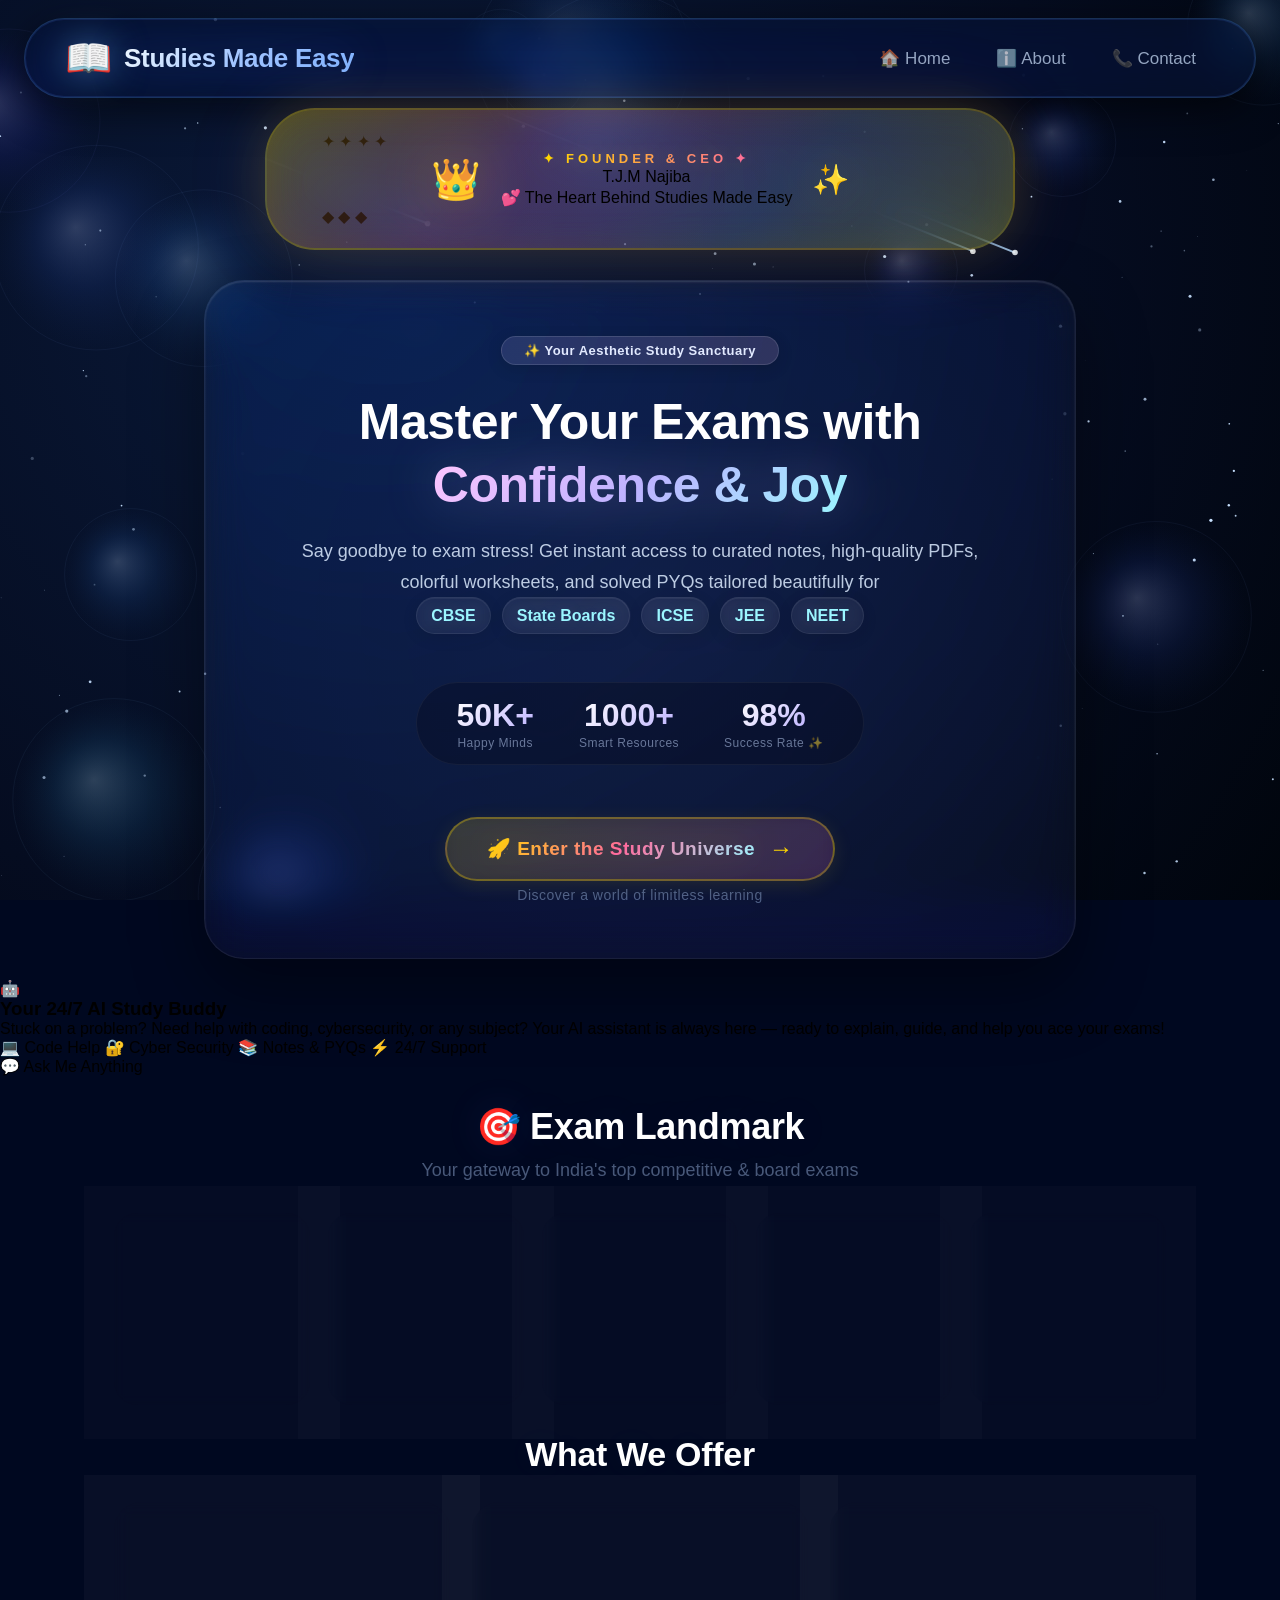
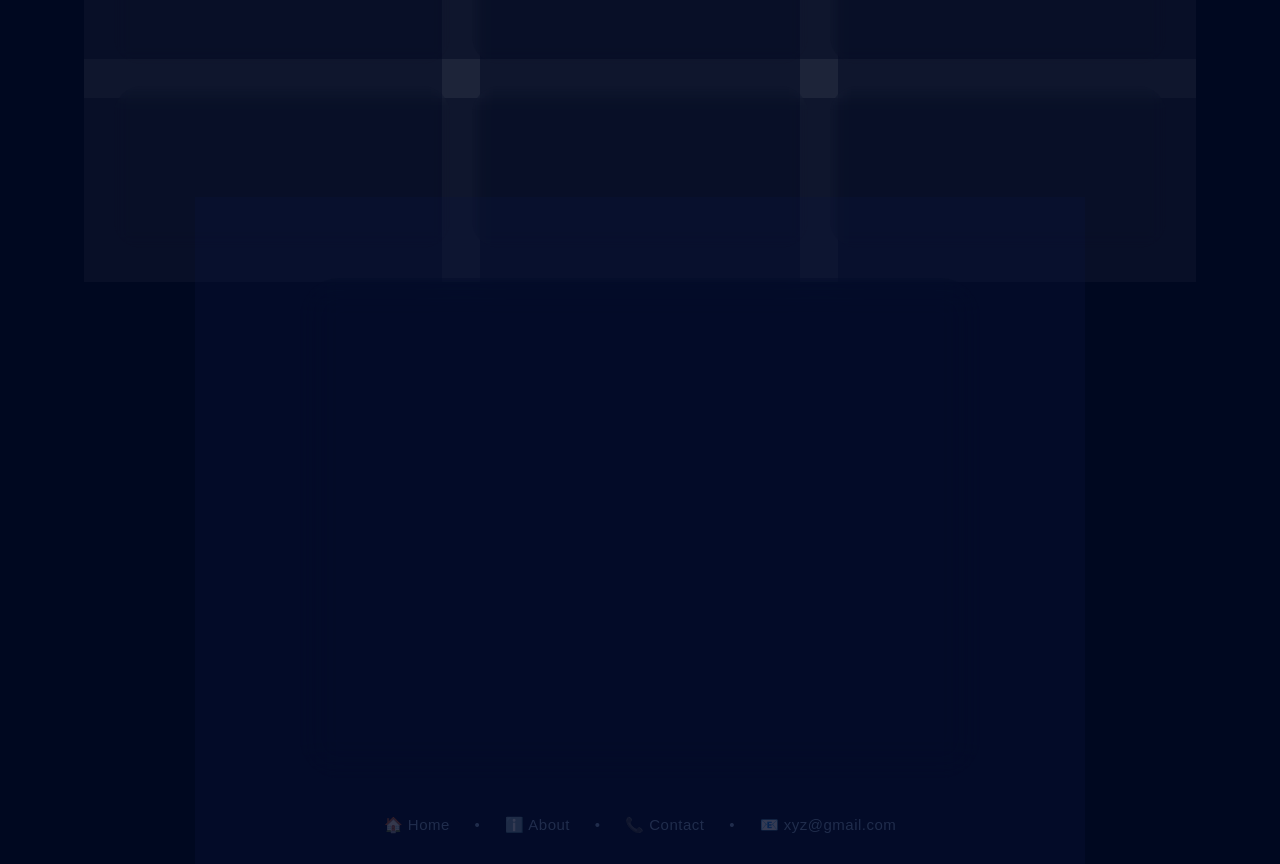
==== commit a0ab4839: "Update 5 index.html" ====
--- a/index.html
+++ b/index.html
@@ -25,19 +25,39 @@
         </ul>
     </header>
 
-    <!-- ===== VIBRANT CEO BLOCK ===== -->
+    <!-- ===== VIBRANT CEO BLOCK - BIGGER & BOLDER ===== -->
     <div class="ceo-wrapper">
         <div class="ceo-container">
             <div class="ceo-shine"></div>
+            <div class="ceo-glow-ring"></div>
+            
+            <!-- Decorative Corner Stars -->
+            <span class="corner-star tl">✦</span>
+            <span class="corner-star tr">✦</span>
+            <span class="corner-star bl">✦</span>
+            <span class="corner-star br">✦</span>
+            
             <div class="ceo-content">
                 <span class="ceo-crown">👑</span>
                 <div class="ceo-text-group">
-                    <span class="ceo-label">✦ FOUNDER & CEO ✦</span>
-                    <span class="ceo-name">T.J.M Najiba</span>
+                    <span class="ceo-label">✦ FOUNDER &amp; CEO ✦</span>
+                    <div class="ceo-name-wrapper">
+                        <span class="ceo-name-big">T.J.M Najiba</span>
+                        <span class="ceo-name-glow"></span>
+                    </div>
+                    <span class="ceo-tagline">💕 The Heart Behind Studies Made Easy</span>
                 </div>
                 <span class="ceo-sparkle">✨</span>
             </div>
-            <div class="ceo-glow-ring"></div>
+            
+            <!-- Decorative Bottom Line -->
+            <div class="ceo-divider">
+                <span class="divider-dot">◆</span>
+                <span class="divider-line"></span>
+                <span class="divider-dot">◆</span>
+                <span class="divider-line"></span>
+                <span class="divider-dot">◆</span>
+            </div>
         </div>
     </div>
 
@@ -82,7 +102,7 @@
         </div>
     </section>
 
-    <!-- ===== NEW: AI STUDY BUDDY SECTION ===== -->
+    <!-- ===== AI STUDY BUDDY SECTION ===== -->
     <section class="study-buddy-section">
         <div class="study-buddy-container">
             <div class="study-buddy-content">
--- a/style.css
+++ b/style.css
@@ -57,6 +57,13 @@
     0%, 100% { transform: translateY(0) scale(1); }
     50% { transform: translateY(-6px) scale(1.04); }
 }
+
+.logo-group {
+    display: flex;
+    flex-direction: column;
+    gap: 2px;
+}
+
 .logo {
     font-size: 26px;
     font-weight: 800;
@@ -92,12 +99,186 @@
     transform: scale(1.02);
 }
 
+/* ===== VIBRANT CEO BLOCK ===== */
+.ceo-wrapper {
+    position: relative;
+    z-index: 2;
+    max-width: 1100px;
+    margin: 0 auto 10px;
+    padding: 0 24px;
+    display: flex;
+    justify-content: center;
+}
+
+.ceo-container {
+    position: relative;
+    padding: 22px 55px;
+    border-radius: 50px;
+    background: linear-gradient(135deg, 
+        rgba(255, 215, 0, 0.12), 
+        rgba(255, 100, 200, 0.10), 
+        rgba(155, 246, 255, 0.08)
+    );
+    border: 2px solid rgba(255, 215, 0, 0.3);
+    box-shadow: 
+        0 0 50px rgba(255, 215, 0, 0.15),
+        0 0 100px rgba(255, 100, 200, 0.08),
+        inset 0 0 50px rgba(255, 215, 0, 0.05);
+    backdrop-filter: blur(20px) saturate(180%);
+    -webkit-backdrop-filter: blur(20px) saturate(180%);
+    overflow: hidden;
+    animation: ceoContainerPulse 3s ease-in-out infinite;
+    transition: all 0.4s ease;
+    width: 100%;
+    max-width: 750px;
+}
+
+.ceo-container:hover {
+    border-color: rgba(255, 215, 0, 0.6);
+    box-shadow: 
+        0 0 80px rgba(255, 215, 0, 0.25),
+        0 0 150px rgba(255, 100, 200, 0.15),
+        inset 0 0 80px rgba(255, 215, 0, 0.08);
+    transform: scale(1.02);
+}
+
+@keyframes ceoContainerPulse {
+    0%, 100% {
+        border-color: rgba(255, 215, 0, 0.3);
+        box-shadow: 0 0 50px rgba(255, 215, 0, 0.15);
+    }
+    50% {
+        border-color: rgba(255, 215, 0, 0.5);
+        box-shadow: 0 0 80px rgba(255, 215, 0, 0.3), 0 0 150px rgba(255, 100, 200, 0.12);
+    }
+}
+
+.ceo-shine {
+    position: absolute;
+    top: -50%;
+    left: -50%;
+    width: 200%;
+    height: 200%;
+    background: radial-gradient(circle at center, rgba(255, 215, 0, 0.05), transparent 60%);
+    animation: ceoShine 6s linear infinite;
+    pointer-events: none;
+}
+
+@keyframes ceoShine {
+    0% { transform: rotate(0deg) scale(1); opacity: 0.3; }
+    50% { opacity: 0.8; }
+    100% { transform: rotate(360deg) scale(1.2); opacity: 0.3; }
+}
+
+.ceo-glow-ring {
+    position: absolute;
+    top: -4px;
+    left: -4px;
+    right: -4px;
+    bottom: -4px;
+    border-radius: 54px;
+    background: linear-gradient(135deg, 
+        rgba(255, 215, 0, 0.2), 
+        rgba(255, 100, 200, 0.15), 
+        rgba(155, 246, 255, 0.1),
+        rgba(255, 215, 0, 0.2)
+    );
+    animation: ceoRingPulse 3s ease-in-out infinite;
+    pointer-events: none;
+}
+
+@keyframes ceoRingPulse {
+    0%, 100% { opacity: 0.3; transform: scale(1); }
+    50% { opacity: 1; transform: scale(1.02); }
+}
+
+.ceo-content {
+    position: relative;
+    z-index: 2;
+    display: flex;
+    align-items: center;
+    justify-content: center;
+    gap: 20px;
+    flex-wrap: wrap;
+}
+
+.ceo-crown {
+    font-size: 40px;
+    animation: crownFloat 3s ease-in-out infinite;
+    filter: drop-shadow(0 0 30px rgba(255, 215, 0, 0.4));
+}
+
+@keyframes crownFloat {
+    0%, 100% { transform: translateY(0) scale(1) rotate(0deg); }
+    50% { transform: translateY(-6px) scale(1.08) rotate(5deg); }
+}
+
+.ceo-text-group {
+    display: flex;
+    flex-direction: column;
+    align-items: center;
+    gap: 2px;
+}
+
+.ceo-label {
+    font-size: 13px;
+    font-weight: 700;
+    color: #ffd700;
+    letter-spacing: 4px;
+    text-transform: uppercase;
+    text-shadow: 
+        0 0 20px rgba(255, 215, 0, 0.3),
+        0 0 40px rgba(255, 215, 0, 0.1);
+    background: linear-gradient(90deg, #ffd700, #ff6b9d, #ffd700);
+    background-size: 200% auto;
+    -webkit-background-clip: text;
+    -webkit-text-fill-color: transparent;
+    background-clip: text;
+    animation: labelShine 3s linear infinite;
+}
+
+@keyframes labelShine {
+    0% { background-position: 0% center; }
+    100% { background-position: 200% center; }
+}
+
+.ceo-name {
+    font-size: 36px;
+    font-weight: 900;
+    font-family: 'Segoe UI', 'Poppins', 'Comic Sans MS', cursive, sans-serif;
+    background: linear-gradient(135deg, #ffd700, #ff6b9d, #9bf6ff, #ffd700);
+    background-size: 300% auto;
+    -webkit-background-clip: text;
+    -webkit-text-fill-color: transparent;
+    background-clip: text;
+    animation: ceoNameShine 4s linear infinite;
+    letter-spacing: 2px;
+    filter: drop-shadow(0 0 40px rgba(255, 215, 0, 0.3));
+    text-shadow: none;
+}
+
+@keyframes ceoNameShine {
+    0% { background-position: 0% center; }
+    100% { background-position: 300% center; }
+}
+
+.ceo-sparkle {
+    font-size: 30px;
+    animation: sparklePulse 2s ease-in-out infinite;
+    filter: drop-shadow(0 0 30px rgba(255, 215, 0, 0.4));
+}
+
+@keyframes sparklePulse {
+    0%, 100% { transform: scale(1) rotate(0deg); opacity: 0.5; }
+    50% { transform: scale(1.4) rotate(30deg); opacity: 1; }
+}
+
 /* ----- HERO SECTION ----- */
 .hero-section {
     position: relative;
     z-index: 1;
     max-width: 920px;
-    margin: 40px auto 20px;
+    margin: 30px auto 20px;
     padding: 0 24px;
     text-align: center;
 }
@@ -180,13 +361,55 @@
     display: inline-block;
 }
 
-.highlight {
+/* ===== GLASS CHIPS ===== */
+.glass-chip {
+    display: inline-block;
+    padding: 4px 14px;
+    margin: 0 3px;
+    border-radius: 20px;
+    background: rgba(255, 255, 255, 0.04);
+    backdrop-filter: blur(8px);
+    -webkit-backdrop-filter: blur(8px);
+    border: 1px solid rgba(255, 255, 255, 0.08);
     color: #9bf6ff;
     font-weight: 600;
-    background: rgba(155, 246, 255, 0.08);
-    padding: 2px 8px;
-    border-radius: 8px;
-    border: 1px solid rgba(155, 246, 255, 0.1);
+    font-size: 16px;
+    cursor: pointer;
+    transition: all 0.35s cubic-bezier(0.175, 0.885, 0.32, 1.275);
+    box-shadow: 0 4px 15px rgba(0, 0, 0, 0.1), inset 0 1px 0 rgba(255, 255, 255, 0.05);
+    text-shadow: 0 0 20px rgba(155, 246, 255, 0.1);
+    position: relative;
+    overflow: hidden;
+    user-select: none;
+}
+
+.glass-chip::before {
+    content: '';
+    position: absolute;
+    top: -50%;
+    left: -50%;
+    width: 200%;
+    height: 200%;
+    background: radial-gradient(circle at center, rgba(255, 255, 255, 0.05), transparent 60%);
+    opacity: 0;
+    transition: opacity 0.5s;
+    pointer-events: none;
+}
+
+.glass-chip:hover::before {
+    opacity: 1;
+}
+
+.glass-chip:hover {
+    background: rgba(74, 124, 247, 0.15);
+    border-color: rgba(74, 124, 247, 0.3);
+    transform: translateY(-3px) scale(1.05);
+    box-shadow: 0 8px 30px rgba(74, 124, 247, 0.2), inset 0 1px 0 rgba(255, 255, 255, 0.1);
+    color: #ffffff;
+}
+
+.glass-chip:active {
+    transform: scale(0.95);
 }
 
 .hero-stats {
@@ -224,7 +447,7 @@
     letter-spacing: 0.5px;
 }
 
-/* ----- EXPLORE LINK ----- */
+/* ===== BLINKING EXPLORE BUTTON ===== */
 .hero-explore {
     display: flex;
     flex-direction: column;
@@ -238,16 +461,30 @@
     align-items: center;
     gap: 14px;
     padding: 16px 40px;
-    background: linear-gradient(135deg, rgba(189, 178, 255, 0.12), rgba(255, 198, 255, 0.12));
-    border: 1.5px solid rgba(189, 178, 255, 0.25);
+    background: linear-gradient(135deg, rgba(255, 215, 0, 0.15), rgba(255, 100, 200, 0.15));
+    border: 2px solid rgba(255, 215, 0, 0.3);
     border-radius: 60px;
     text-decoration: none;
     transition: all 0.4s cubic-bezier(0.175, 0.885, 0.32, 1.275);
     backdrop-filter: blur(10px);
-    box-shadow: 0 4px 20px rgba(189, 178, 255, 0.08);
+    box-shadow: 0 4px 20px rgba(255, 215, 0, 0.1);
     position: relative;
     overflow: hidden;
     cursor: pointer;
+    animation: exploreBlink 2s ease-in-out infinite;
+}
+
+@keyframes exploreBlink {
+    0%, 100% {
+        border-color: rgba(255, 215, 0, 0.3);
+        box-shadow: 0 4px 20px rgba(255, 215, 0, 0.1);
+        transform: scale(1);
+    }
+    50% {
+        border-color: rgba(255, 215, 0, 0.8);
+        box-shadow: 0 4px 40px rgba(255, 215, 0, 0.4), 0 0 80px rgba(255, 215, 0, 0.15);
+        transform: scale(1.03);
+    }
 }
 
 .explore-link::before {
@@ -257,7 +494,7 @@
     left: -50%;
     width: 200%;
     height: 200%;
-    background: radial-gradient(circle at center, rgba(189, 178, 255, 0.1), transparent 60%);
+    background: radial-gradient(circle at center, rgba(255, 215, 0, 0.1), transparent 60%);
     opacity: 0;
     transition: opacity 0.5s;
     pointer-events: none;
@@ -268,39 +505,57 @@
 }
 
 .explore-link:hover {
-    transform: translateY(-3px) scale(1.02);
-    border-color: rgba(189, 178, 255, 0.5);
-    box-shadow: 0 12px 40px rgba(189, 178, 255, 0.25), 0 0 60px rgba(189, 178, 255, 0.05);
-    background: linear-gradient(135deg, rgba(189, 178, 255, 0.18), rgba(255, 198, 255, 0.18));
+    transform: translateY(-4px) scale(1.05) !important;
+    border-color: rgba(255, 215, 0, 0.9);
+    box-shadow: 0 12px 50px rgba(255, 215, 0, 0.4), 0 0 100px rgba(255, 215, 0, 0.15);
+    background: linear-gradient(135deg, rgba(255, 215, 0, 0.25), rgba(255, 100, 200, 0.25));
+    animation-play-state: paused;
 }
 
 .explore-text {
-    font-size: 18px;
-    font-weight: 600;
-    color: #e8eeff;
-    letter-spacing: 0.3px;
+    font-size: 19px;
+    font-weight: 700;
+    background: linear-gradient(135deg, #ffd700, #ff6b9d, #9bf6ff);
+    -webkit-background-clip: text;
+    -webkit-text-fill-color: transparent;
+    background-clip: text;
+    letter-spacing: 0.5px;
     position: relative;
     z-index: 1;
+    filter: drop-shadow(0 0 20px rgba(255, 215, 0, 0.2));
 }
 
 .explore-arrow {
-    font-size: 22px;
-    color: #bdb2ff;
+    font-size: 24px;
+    color: #ffd700;
     transition: transform 0.4s ease;
     display: inline-block;
     position: relative;
     z-index: 1;
+    animation: arrowMove 1.5s ease-in-out infinite;
+}
+
+@keyframes arrowMove {
+    0%, 100% { transform: translateX(0); }
+    50% { transform: translateX(8px); }
 }
 
 .explore-link:hover .explore-arrow {
-    transform: translateY(4px) scale(1.1);
+    animation: none;
+    transform: translateX(12px);
 }
 
 .explore-sub {
-    font-size: 13px;
-    color: rgba(180, 210, 255, 0.3);
+    font-size: 14px;
+    color: rgba(180, 210, 255, 0.4);
     letter-spacing: 0.5px;
     font-weight: 300;
+    animation: subPulse 3s ease-in-out infinite;
+}
+
+@keyframes subPulse {
+    0%, 100% { opacity: 0.4; }
+    50% { opacity: 0.8; }
 }
 
 /* ----- EXAM LANDMARK SECTION ----- */
@@ -582,11 +837,19 @@
         margin: 12px 16px;
     }
     .logo { font-size: 22px; }
+    .logo-group { align-items: center; }
     .nav-menu { gap: 4px; flex-wrap: wrap; justify-content: center; }
     .nav-menu li { font-size: 15px; padding: 6px 14px; }
     .landmark-grid { grid-template-columns: repeat(3, 1fr); gap: 14px; }
     .features-grid { grid-template-columns: repeat(2, 1fr); gap: 16px; }
     .contact-box { padding: 32px 24px 28px; }
+    .all-boards-inline { white-space: normal; }
+    .glass-chip { font-size: 14px; padding: 3px 10px; margin: 2px; }
+    .ceo-container { padding: 18px 30px; }
+    .ceo-name { font-size: 26px; }
+    .ceo-crown { font-size: 32px; }
+    .ceo-sparkle { font-size: 24px; }
+    .explore-text { font-size: 16px; }
 }
 
 @media (max-width: 768px) {
@@ -608,16 +871,29 @@
 
 @media (max-width: 600px) {
     .landmark-grid { grid-template-columns: repeat(2, 1fr); }
+    .ceo-container { padding: 14px 20px; max-width: 100%; }
+    .ceo-name { font-size: 22px; }
+    .ceo-label { font-size: 10px; letter-spacing: 2px; }
+    .ceo-crown { font-size: 26px; }
+    .ceo-sparkle { font-size: 20px; }
+    .ceo-content { gap: 12px; }
+    .explore-link { padding: 12px 24px; }
+    .explore-text { font-size: 14px; }
+    .explore-arrow { font-size: 18px; }
 }
 
 @media (max-width: 520px) {
     .hero-title { font-size: 30px; }
     .hero-description { font-size: 15px; }
     .all-boards-inline { font-size: 13px; }
+    .glass-chip { font-size: 12px; padding: 2px 8px; margin: 2px; }
     .landmark-grid { grid-template-columns: 1fr 1fr; gap: 12px; }
     .landmark-card { padding: 20px 8px; }
     .features-grid { grid-template-columns: 1fr 1fr; gap: 12px; }
     .feature-card { padding: 20px 12px; }
     .contact-item { flex-wrap: wrap; justify-content: center; gap: 4px; }
     .contact-item-value { font-size: 14px; }
-}
+    .ceo-name { font-size: 18px; }
+    .ceo-container { padding: 12px 16px; border-radius: 30px; }
+    .ceo-label { font-size: 9px; letter-spacing: 1.5px; }
+}
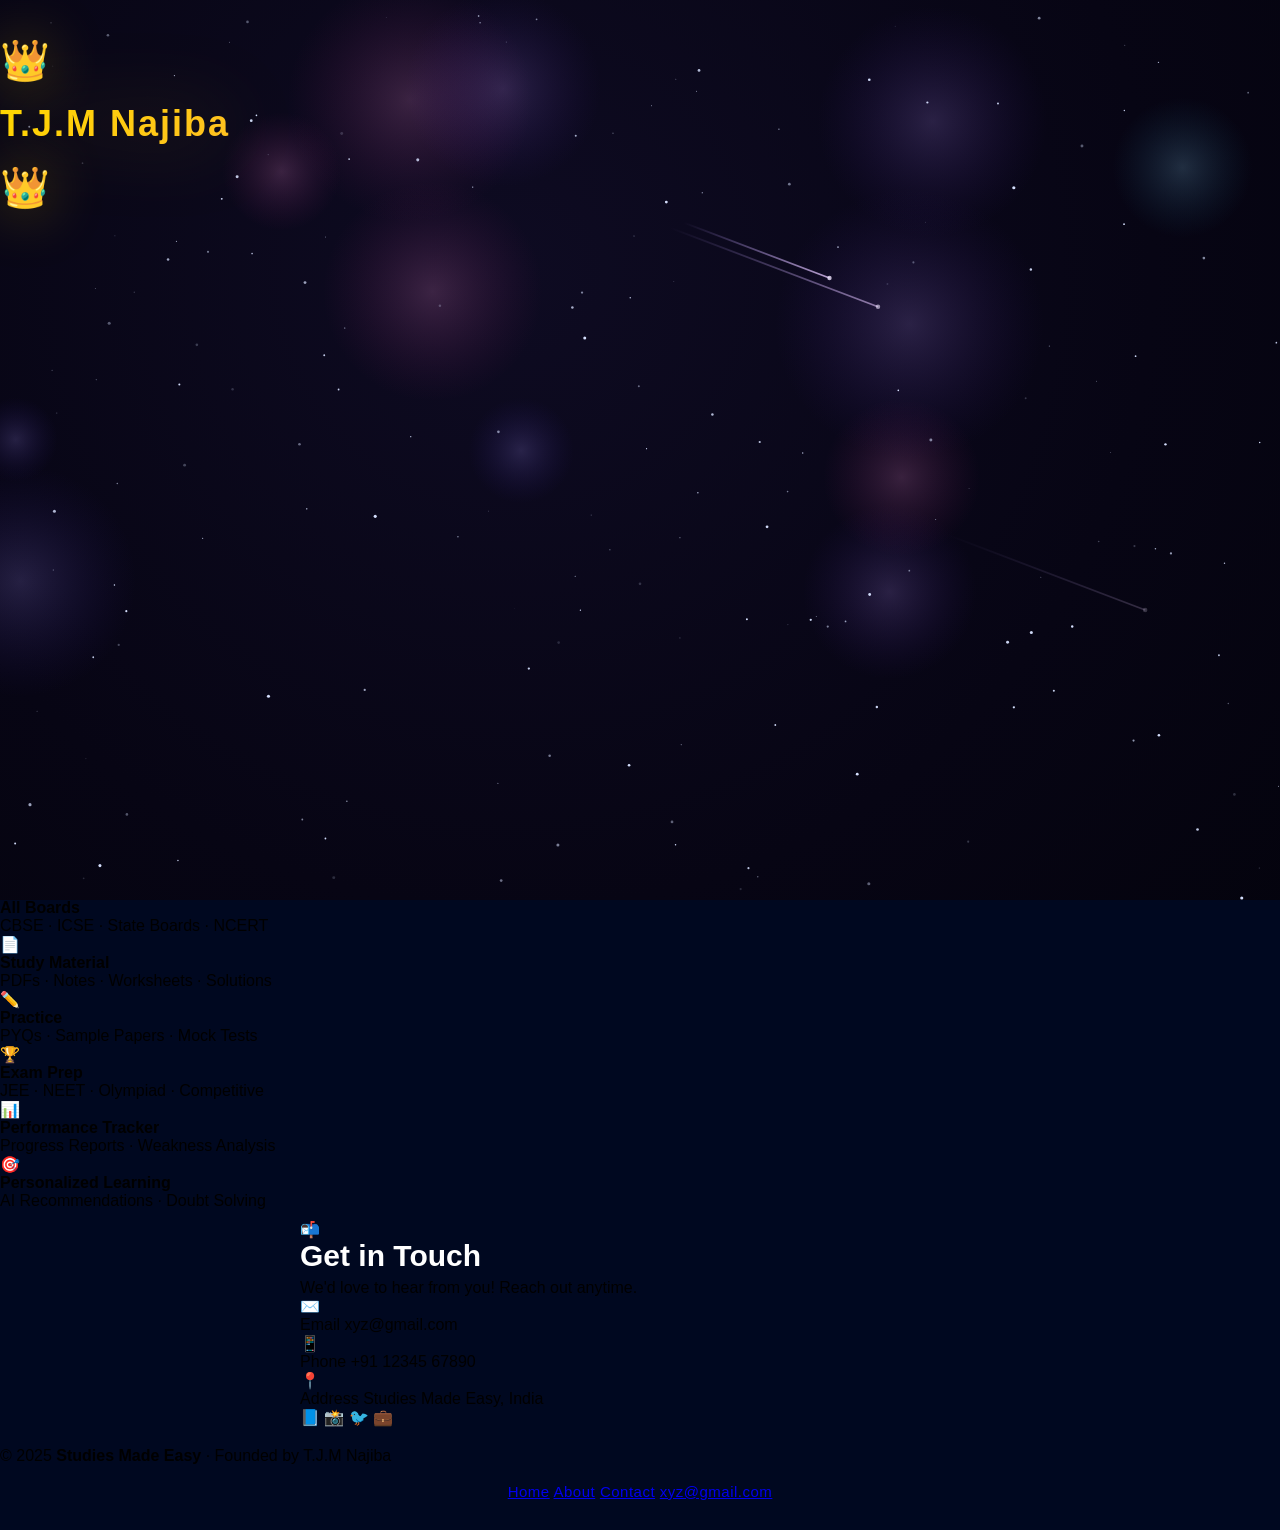
==== commit 48b0d5d9: "Update 5 index.html" ====
--- a/index.html
+++ b/index.html
@@ -1,401 +1,323 @@
 <!DOCTYPE html>
 <html lang="en">
 <head>
-    <meta charset="UTF-8" />
-    <meta name="viewport" content="width=device-width, initial-scale=1.0"/>
-    <title>Studies Made Easy · Ace Exams</title>
-    <link rel="icon" type="image/svg+xml" href="data:image/svg+xml,%3Csvg xmlns='http://www.w3.org/2000/svg' viewBox='0 0 100 100'%3E%3Crect width='100' height='100' rx='20' fill='%234a7cf7'/%3E%3Ctext x='50' y='72' font-size='60' font-weight='bold' font-family='Arial' text-anchor='middle' fill='%23ffffff'%3ES%3C/text%3E%3Ctext x='50' y='72' font-size='60' font-weight='bold' font-family='Arial' text-anchor='middle' fill='none' stroke='%23a0c4ff' stroke-width='2' opacity='0.5'%3ES%3C/text%3E%3C/svg%3E" />
-    <link rel="stylesheet" href="style.css" />
+  <meta charset="UTF-8" />
+  <meta name="viewport" content="width=device-width, initial-scale=1.0"/>
+  <title>Studies Made Easy · Ace Exams</title>
+  <link rel="preconnect" href="https://fonts.googleapis.com">
+  <link rel="preconnect" href="https://fonts.gstatic.com" crossorigin>
+  <link href="https://fonts.googleapis.com/css2?family=Quicksand:wght@400;500;600;700&family=Nunito:ital,wght@0,400;0,600;0,700;0,800;0,900;1,600&display=swap" rel="stylesheet">
+  <link rel="stylesheet" href="style.css" />
 </head>
 <body>
 
-    <canvas id="bg"></canvas>
-
-    <header class="header">
-        <div class="logo-wrapper">
-            <span class="logo-icon">📖</span>
-            <div class="logo-group">
-                <span class="logo">Studies Made Easy</span>
-            </div>
-        </div>
-        <ul class="nav-menu">
-            <li onclick="window.location.href='index.html'">🏠 Home</li>
-            <li>ℹ️ About</li>
-            <li>📞 Contact</li>
-        </ul>
-    </header>
-
-    <!-- ===== VIBRANT CEO BLOCK - BIGGER & BOLDER ===== -->
-    <div class="ceo-wrapper">
-        <div class="ceo-container">
-            <div class="ceo-shine"></div>
-            <div class="ceo-glow-ring"></div>
-            
-            <!-- Decorative Corner Stars -->
-            <span class="corner-star tl">✦</span>
-            <span class="corner-star tr">✦</span>
-            <span class="corner-star bl">✦</span>
-            <span class="corner-star br">✦</span>
-            
-            <div class="ceo-content">
-                <span class="ceo-crown">👑</span>
-                <div class="ceo-text-group">
-                    <span class="ceo-label">✦ FOUNDER &amp; CEO ✦</span>
-                    <div class="ceo-name-wrapper">
-                        <span class="ceo-name-big">T.J.M Najiba</span>
-                        <span class="ceo-name-glow"></span>
-                    </div>
-                    <span class="ceo-tagline">💕 The Heart Behind Studies Made Easy</span>
-                </div>
-                <span class="ceo-sparkle">✨</span>
-            </div>
-            
-            <!-- Decorative Bottom Line -->
-            <div class="ceo-divider">
-                <span class="divider-dot">◆</span>
-                <span class="divider-line"></span>
-                <span class="divider-dot">◆</span>
-                <span class="divider-line"></span>
-                <span class="divider-dot">◆</span>
-            </div>
-        </div>
-    </div>
-
-    <section class="hero-section">
-        <div class="hero-content">
-            <span class="hero-badge">✨ Your Aesthetic Study Sanctuary</span>
-            <h2 class="hero-title">
-                Master Your Exams with<br>
-                <span class="gradient-text">Confidence &amp; Joy</span>
-            </h2>
-            <p class="hero-description">
-                Say goodbye to exam stress! Get instant access to curated notes, high-quality PDFs, colorful worksheets, and solved PYQs tailored beautifully for 
-                <span class="all-boards-inline">
-                    <span class="glass-chip" onclick="window.location.href='cbse.html'">CBSE</span>
-                    <span class="glass-chip" onclick="window.location.href='stateboards.html'">State Boards</span>
-                    <span class="glass-chip" onclick="window.location.href='icse.html'">ICSE</span>
-                    <span class="glass-chip" onclick="window.location.href='jee.html'">JEE</span>
-                    <span class="glass-chip" onclick="window.location.href='neet.html'">NEET</span>
-                </span>
-            </p>
-            <div class="hero-stats">
-                <div class="hero-stat">
-                    <span class="hero-stat-number">50K+</span>
-                    <span class="hero-stat-label">Happy Minds</span>
-                </div>
-                <div class="hero-stat">
-                    <span class="hero-stat-number">1000+</span>
-                    <span class="hero-stat-label">Smart Resources</span>
-                </div>
-                <div class="hero-stat">
-                    <span class="hero-stat-number">98%</span>
-                    <span class="hero-stat-label">Success Rate ✨</span>
-                </div>
-            </div>
-            <div class="hero-explore">
-                <a href="#landmark-section" class="explore-link">
-                    <span class="explore-text">🚀 Enter the Study Universe</span>
-                    <span class="explore-arrow">→</span>
-                </a>
-                <span class="explore-sub">Discover a world of limitless learning</span>
-            </div>
-        </div>
-    </section>
-
-    <!-- ===== AI STUDY BUDDY SECTION ===== -->
-    <section class="study-buddy-section">
-        <div class="study-buddy-container">
-            <div class="study-buddy-content">
-                <span class="study-buddy-icon">🤖</span>
-                <div class="study-buddy-text">
-                    <h3 class="study-buddy-title">Your 24/7 AI Study Buddy</h3>
-                    <p class="study-buddy-desc">
-                        Stuck on a problem? Need help with coding, cybersecurity, or any subject? 
-                        <span class="study-buddy-highlight">Your AI assistant is always here</span> — 
-                        ready to explain, guide, and help you ace your exams!
-                    </p>
-                    <div class="study-buddy-features">
-                        <span class="buddy-feature">💻 Code Help</span>
-                        <span class="buddy-feature">🔐 Cyber Security</span>
-                        <span class="buddy-feature">📚 Notes &amp; PYQs</span>
-                        <span class="buddy-feature">⚡ 24/7 Support</span>
-                    </div>
-                </div>
-                <div class="study-buddy-cta">
-                    <span class="buddy-pulse">💬 Ask Me Anything</span>
-                </div>
-            </div>
-            <div class="study-buddy-glow"></div>
-        </div>
-    </section>
-
-    <section id="landmark-section" class="landmark-section">
-        <h3 class="landmark-title">🎯 Exam Landmark</h3>
-        <p class="landmark-sub">Your gateway to India's top competitive &amp; board exams</p>
-        <div class="landmark-grid">
-            <a href="cbse.html" class="landmark-card">
-                <span class="landmark-icon">🏛️</span>
-                <h4>CBSE</h4>
-                <p>Central Board</p>
-                <span class="landmark-tag">1st to 12th</span>
-            </a>
-            <a href="stateboards.html" class="landmark-card">
-                <span class="landmark-icon">🗺️</span>
-                <h4>State Boards</h4>
-                <p>All states</p>
-                <span class="landmark-tag">1st to 12th</span>
-            </a>
-            <a href="icse.html" class="landmark-card">
-                <span class="landmark-icon">📘</span>
-                <h4>ICSE</h4>
-                <p>Indian Certificate</p>
-                <span class="landmark-tag">1st to 12th</span>
-            </a>
-            <a href="jee.html" class="landmark-card">
-                <span class="landmark-icon">⚡</span>
-                <h4>JEE</h4>
-                <p>IIT / NIT</p>
-                <span class="landmark-tag">Main + Advanced</span>
-            </a>
-            <a href="neet.html" class="landmark-card">
-                <span class="landmark-icon">🩺</span>
-                <h4>NEET</h4>
-                <p>Medical entrance</p>
-                <span class="landmark-tag">UG · PG</span>
-            </a>
-        </div>
-    </section>
-
-    <section class="features-section">
-        <h3 class="section-title">What We Offer</h3>
-        <div class="features-grid">
-            <div class="feature-card">
-                <span class="feature-icon">📖</span>
-                <h4>All Boards</h4>
-                <p>CBSE • ICSE • State Boards • NCERT</p>
-            </div>
-            <div class="feature-card">
-                <span class="feature-icon">📄</span>
-                <h4>Study Material</h4>
-                <p>PDFs • Notes • Worksheets • Solutions</p>
-            </div>
-            <div class="feature-card">
-                <span class="feature-icon">✏️</span>
-                <h4>Practice</h4>
-                <p>PYQs • Sample Papers • Mock Tests</p>
-            </div>
-            <div class="feature-card">
-                <span class="feature-icon">🏆</span>
-                <h4>Exam Prep</h4>
-                <p>JEE • NEET • Olympiad • Competitive</p>
-            </div>
-            <div class="feature-card">
-                <span class="feature-icon">📊</span>
-                <h4>Performance Tracker</h4>
-                <p>Progress Reports • Weakness Analysis</p>
-            </div>
-            <div class="feature-card">
-                <span class="feature-icon">🎯</span>
-                <h4>Personalized Learning</h4>
-                <p>AI-powered Recommendations • Doubt Solving</p>
-            </div>
-        </div>
-    </section>
-
-    <section class="contact-section">
-        <div class="contact-box">
-            <span class="contact-icon">📬</span>
-            <h3 class="contact-title">Get in Touch</h3>
-            <p class="contact-subtitle">We'd love to hear from you! Reach out to us anytime.</p>
-            <div class="contact-info">
-                <div class="contact-item">
-                    <span class="contact-item-icon">✉️</span>
-                    <span class="contact-item-label">Email</span>
-                    <span class="contact-item-value">xyz@gmail.com</span>
-                </div>
-                <div class="contact-item">
-                    <span class="contact-item-icon">📱</span>
-                    <span class="contact-item-label">Phone</span>
-                    <span class="contact-item-value">+91 12345 67890</span>
-                </div>
-                <div class="contact-item">
-                    <span class="contact-item-icon">📍</span>
-                    <span class="contact-item-label">Address</span>
-                    <span class="contact-item-value">Studies Made Easy, India</span>
-                </div>
-            </div>
-            <div class="contact-social">
-                <span class="social-icon">📘</span>
-                <span class="social-icon">📸</span>
-                <span class="social-icon">🐦</span>
-                <span class="social-icon">💼</span>
-            </div>
-        </div>
-    </section>
-
+  <canvas id="bg"></canvas>
+
+  <!-- ===== NAVBAR ===== -->
+  <header class="navbar">
+    <div class="nav-logo">
+      <span class="nav-logo-icon">📖</span>
+      <span class="nav-logo-text">Studies Made Easy</span>
+    </div>
+    <nav class="nav-links">
+      <a href="index.html" class="nav-link active">Home</a>
+      <a href="#" class="nav-link">About</a>
+      <a href="#contact" class="nav-link">Contact</a>
+    </nav>
+  </header>
+
+  <!-- ===== HERO ===== -->
+  <section class="hero">
+    <div class="hero-inner">
+
+      <!-- CEO BANNER — Shiny Glassy -->
+      <div class="ceo-banner">
+        <div class="ceo-shine-layer"></div>
+        <div class="ceo-gloss"></div>
+        <span class="ceo-crown">👑</span>
+        <div class="ceo-text">
+          <p class="ceo-role">✦ Founder &amp; CEO ✦</p>
+          <h1 class="ceo-name">T.J.M Najiba</h1>
+          <p class="ceo-sub">💫 The Heart &amp; Soul Behind Studies Made Easy 💫</p>
+        </div>
+        <span class="ceo-crown">👑</span>
+      </div>
+
+      <!-- Hero headline ONLY — no description yet -->
+      <div class="hero-headline">
+        <span class="hero-tag">✨ Your Aesthetic Study Sanctuary</span>
+        <h2 class="hero-h2">Master Your Exams with<br><em class="accent-text">Confidence &amp; Joy</em></h2>
+        <p class="hero-desc">
+          Drop the stress, grab the glow-up. 🌟 Smart notes, curated PDFs &amp; solved PYQs — designed to make you <span class="desc-spark">fall in love with studying.</span>
+        </p>
+      </div>
+
+      <!-- EXAM BOARDS — shiny glossy, inserted HERE between desc and stats -->
+      <div class="boards-strip">
+        <a href="cbse.html" class="board-chip" style="--c1:#60a5fa;--c2:#818cf8">
+          <span class="board-shine"></span>
+          <span class="board-icon">🏛️</span>
+          <span class="board-name">CBSE</span>
+          <span class="board-grade">1–12</span>
+        </a>
+        <a href="stateboards.html" class="board-chip" style="--c1:#c084fc;--c2:#f472b6">
+          <span class="board-shine"></span>
+          <span class="board-icon">🗺️</span>
+          <span class="board-name">State Boards</span>
+          <span class="board-grade">1–12</span>
+        </a>
+        <a href="icse.html" class="board-chip" style="--c1:#34d399;--c2:#60a5fa">
+          <span class="board-shine"></span>
+          <span class="board-icon">📘</span>
+          <span class="board-name">ICSE</span>
+          <span class="board-grade">1–12</span>
+        </a>
+        <a href="jee.html" class="board-chip" style="--c1:#fbbf24;--c2:#fb923c">
+          <span class="board-shine"></span>
+          <span class="board-icon">⚡</span>
+          <span class="board-name">JEE</span>
+          <span class="board-grade">Main + Adv</span>
+        </a>
+        <a href="neet.html" class="board-chip" style="--c1:#f472b6;--c2:#e879f9">
+          <span class="board-shine"></span>
+          <span class="board-icon">🩺</span>
+          <span class="board-name">NEET</span>
+          <span class="board-grade">UG · PG</span>
+        </a>
+      </div>
+
+      <!-- Stats row -->
+      <div class="stats-row">
+        <div class="stat-pill">
+          <span class="stat-num">50K+</span>
+          <span class="stat-lbl">Happy Minds</span>
+        </div>
+        <div class="stat-divider"></div>
+        <div class="stat-pill">
+          <span class="stat-num">1000+</span>
+          <span class="stat-lbl">Smart Resources</span>
+        </div>
+        <div class="stat-divider"></div>
+        <div class="stat-pill">
+          <span class="stat-num">98%</span>
+          <span class="stat-lbl">Success Rate ✨</span>
+        </div>
+      </div>
+
+      <!-- CTA -->
+      <a href="#exams" class="cta-btn">
+        🚀 Enter the Study Universe <span class="cta-arrow">→</span>
+      </a>
+      <p class="cta-sub">Discover a world of limitless learning</p>
+
+    </div>
+  </section>
+
+  <!-- ===== EXAM LANDMARK (full section below) ===== -->
+  <section id="exams" class="exams-section">
+    <div class="section-header">
+      <h2 class="section-title">🎯 Exam Landmark</h2>
+      <p class="section-sub">Your gateway to India's top competitive &amp; board exams</p>
+    </div>
+    <div class="exams-grid">
+      <a href="cbse.html" class="exam-card" style="--accent:#7eb8ff">
+        <span class="exam-icon">🏛️</span>
+        <h4>CBSE</h4>
+        <p>Central Board</p>
+        <span class="exam-tag">1st to 12th</span>
+      </a>
+      <a href="stateboards.html" class="exam-card" style="--accent:#b197fc">
+        <span class="exam-icon">🗺️</span>
+        <h4>State Boards</h4>
+        <p>All States</p>
+        <span class="exam-tag">1st to 12th</span>
+      </a>
+      <a href="icse.html" class="exam-card" style="--accent:#74c0fc">
+        <span class="exam-icon">📘</span>
+        <h4>ICSE</h4>
+        <p>Indian Certificate</p>
+        <span class="exam-tag">1st to 12th</span>
+      </a>
+      <a href="jee.html" class="exam-card" style="--accent:#ffd43b">
+        <span class="exam-icon">⚡</span>
+        <h4>JEE</h4>
+        <p>IIT / NIT</p>
+        <span class="exam-tag">Main + Advanced</span>
+      </a>
+      <a href="neet.html" class="exam-card" style="--accent:#f783ac">
+        <span class="exam-icon">🩺</span>
+        <h4>NEET</h4>
+        <p>Medical Entrance</p>
+        <span class="exam-tag">UG · PG</span>
+      </a>
+    </div>
+  </section>
+
+  <!-- ===== WHAT WE OFFER ===== -->
+  <section class="offers-section">
+    <div class="section-header">
+      <h2 class="section-title">What We Offer</h2>
+      <p class="section-sub">Everything you need to study smarter, not harder</p>
+    </div>
+    <div class="offers-grid">
+      <div class="offer-card">
+        <span class="offer-icon">📖</span>
+        <h4>All Boards</h4>
+        <p>CBSE · ICSE · State Boards · NCERT</p>
+      </div>
+      <div class="offer-card">
+        <span class="offer-icon">📄</span>
+        <h4>Study Material</h4>
+        <p>PDFs · Notes · Worksheets · Solutions</p>
+      </div>
+      <div class="offer-card">
+        <span class="offer-icon">✏️</span>
+        <h4>Practice</h4>
+        <p>PYQs · Sample Papers · Mock Tests</p>
+      </div>
+      <div class="offer-card">
+        <span class="offer-icon">🏆</span>
+        <h4>Exam Prep</h4>
+        <p>JEE · NEET · Olympiad · Competitive</p>
+      </div>
+      <div class="offer-card">
+        <span class="offer-icon">📊</span>
+        <h4>Performance Tracker</h4>
+        <p>Progress Reports · Weakness Analysis</p>
+      </div>
+      <div class="offer-card">
+        <span class="offer-icon">🎯</span>
+        <h4>Personalized Learning</h4>
+        <p>AI Recommendations · Doubt Solving</p>
+      </div>
+    </div>
+  </section>
+
+  <!-- ===== CONTACT ===== -->
+  <section id="contact" class="contact-section">
+    <div class="contact-card">
+      <span class="contact-emoji">📬</span>
+      <h2 class="contact-title">Get in Touch</h2>
+      <p class="contact-sub">We'd love to hear from you! Reach out anytime.</p>
+      <div class="contact-list">
+        <div class="contact-row">
+          <span>✉️</span>
+          <div>
+            <span class="contact-lbl">Email</span>
+            <span class="contact-val">xyz@gmail.com</span>
+          </div>
+        </div>
+        <div class="contact-row">
+          <span>📱</span>
+          <div>
+            <span class="contact-lbl">Phone</span>
+            <span class="contact-val">+91 12345 67890</span>
+          </div>
+        </div>
+        <div class="contact-row">
+          <span>📍</span>
+          <div>
+            <span class="contact-lbl">Address</span>
+            <span class="contact-val">Studies Made Easy, India</span>
+          </div>
+        </div>
+      </div>
+      <div class="social-row">
+        <span title="Facebook">📘</span>
+        <span title="Instagram">📸</span>
+        <span title="Twitter">🐦</span>
+        <span title="LinkedIn">💼</span>
+      </div>
+    </div>
+  </section>
+
+  <!-- ===== FOOTER ===== -->
+  <footer class="footer">
+    <p>© 2025 <strong>Studies Made Easy</strong> · Founded by T.J.M Najiba</p>
     <div class="footer-links">
-        <span onclick="window.location.href='index.html'">🏠 Home</span>
-        <span>•</span>
-        <span>ℹ️ About</span>
-        <span>•</span>
-        <span>📞 Contact</span>
-        <span>•</span>
-        <span>📧 xyz@gmail.com</span>
-    </div>
-
-    <script>
-        // ===== SMOOTH SCROLL FOR EXPLORE LINK =====
-        document.querySelector('.explore-link')?.addEventListener('click', function(e) {
-            e.preventDefault();
-            const target = document.querySelector('#landmark-section');
-            target.scrollIntoView({
-                behavior: 'smooth',
-                block: 'start'
-            });
+      <a href="index.html">Home</a>
+      <a href="#">About</a>
+      <a href="#contact">Contact</a>
+      <a href="mailto:xyz@gmail.com">xyz@gmail.com</a>
+    </div>
+  </footer>
+
+  <script>
+    document.querySelectorAll('a[href^="#"]').forEach(a => {
+      a.addEventListener('click', e => {
+        const target = document.querySelector(a.getAttribute('href'));
+        if (target) { e.preventDefault(); target.scrollIntoView({ behavior: 'smooth', block: 'start' }); }
+      });
+    });
+
+    (function() {
+      const canvas = document.getElementById('bg');
+      const ctx = canvas.getContext('2d');
+      let W, H;
+      function resize() { W = canvas.width = window.innerWidth; H = canvas.height = window.innerHeight; }
+      window.addEventListener('resize', resize); resize();
+
+      const orbs = Array.from({ length: 12 }, () => ({
+        x: Math.random() * W, y: Math.random() * H,
+        r: 40 + Math.random() * 110,
+        vx: (Math.random() - 0.5) * 0.3, vy: (Math.random() - 0.5) * 0.3,
+        hue: [250, 280, 320, 200, 260][Math.floor(Math.random() * 5)]
+      }));
+
+      const stars = Array.from({ length: 180 }, () => ({
+        x: Math.random() * W, y: Math.random() * H,
+        r: 0.3 + Math.random() * 1.3,
+        t: Math.random() * Math.PI * 2,
+        sp: 0.008 + Math.random() * 0.022
+      }));
+
+      const shooters = Array.from({ length: 7 }, () => ({ active: false, delay: Math.floor(Math.random() * 120) }));
+      function resetShooter(s) {
+        s.x = Math.random() * W * 0.7; s.y = Math.random() * H * 0.3;
+        s.len = 80 + Math.random() * 130; s.speed = 7 + Math.random() * 11;
+        s.op = 1; s.active = true; s.delay = 80 + Math.floor(Math.random() * 180);
+      }
+
+      function draw() {
+        ctx.clearRect(0, 0, W, H);
+        const bg = ctx.createRadialGradient(W * 0.4, H * 0.3, 0, W * 0.4, H * 0.3, W);
+        bg.addColorStop(0, '#0e0b22'); bg.addColorStop(0.5, '#070514'); bg.addColorStop(1, '#020209');
+        ctx.fillStyle = bg; ctx.fillRect(0, 0, W, H);
+
+        orbs.forEach(o => {
+          o.x += o.vx; o.y += o.vy;
+          if (o.x < 0 || o.x > W) o.vx *= -1;
+          if (o.y < 0 || o.y > H) o.vy *= -1;
+          const g = ctx.createRadialGradient(o.x, o.y, 0, o.x, o.y, o.r);
+          g.addColorStop(0, `hsla(${o.hue},85%,75%,0.20)`);
+          g.addColorStop(1, `hsla(${o.hue},70%,40%,0)`);
+          ctx.beginPath(); ctx.arc(o.x, o.y, o.r, 0, Math.PI * 2);
+          ctx.fillStyle = g; ctx.fill();
         });
 
-        // ===== CHECK FOR HASH ON LOAD =====
-        window.addEventListener('load', function() {
-            if (window.location.hash === '#landmark-section') {
-                setTimeout(function() {
-                    const target = document.querySelector('#landmark-section');
-                    if (target) {
-                        target.scrollIntoView({
-                            behavior: 'smooth',
-                            block: 'start'
-                        });
-                    }
-                }, 300);
-            }
+        stars.forEach(s => {
+          s.t += s.sp;
+          const a = 0.15 + 0.85 * Math.abs(Math.sin(s.t));
+          ctx.beginPath(); ctx.arc(s.x, s.y, s.r, 0, Math.PI * 2);
+          ctx.fillStyle = `rgba(215,225,255,${a})`; ctx.fill();
         });
 
-        // ===== CANVAS ANIMATION: SHOOTING STARS + ORBS =====
-        window.addEventListener('load', function() {
-            const canvas = document.getElementById('bg');
-            const ctx = canvas.getContext('2d');
-            let W, H;
-
-            function resize() {
-                W = canvas.width = window.innerWidth;
-                H = canvas.height = window.innerHeight;
-            }
-            window.addEventListener('resize', resize);
-            resize();
-
-            const orbs = Array.from({ length: 14 }, () => ({
-                x: Math.random() * W,
-                y: Math.random() * H,
-                r: 30 + Math.random() * 90,
-                vx: (Math.random() - 0.5) * 0.5,
-                vy: (Math.random() - 0.5) * 0.5,
-                hue: 200 + Math.random() * 40
-            }));
-
-            const stars = Array.from({ length: 180 }, () => ({
-                x: Math.random() * W,
-                y: Math.random() * H,
-                r: 0.3 + Math.random() * 1.4,
-                t: Math.random() * Math.PI * 2,
-                sp: 0.008 + Math.random() * 0.025
-            }));
-
-            const shooters = Array.from({ length: 24 }, () => ({
-                x: Math.random() * W,
-                y: Math.random() * H * 0.35,
-                len: 70 + Math.random() * 130,
-                speed: 6 + Math.random() * 14,
-                op: 0,
-                active: false,
-                delay: Math.floor(Math.random() * 70)
-            }));
-
-            function resetShooter(s) {
-                s.x = Math.random() * W * 0.85;
-                s.y = Math.random() * H * 0.25;
-                s.op = 1;
-                s.active = true;
-                s.delay = 60 + Math.floor(Math.random() * 140);
-            }
-
-            function draw() {
-                ctx.clearRect(0, 0, W, H);
-
-                const grad = ctx.createRadialGradient(W * 0.3, H * 0.3, 0, W * 0.3, H * 0.3, W * 0.9);
-                grad.addColorStop(0, '#0a1a3a');
-                grad.addColorStop(0.6, '#050c20');
-                grad.addColorStop(1, '#00040a');
-                ctx.fillStyle = grad;
-                ctx.fillRect(0, 0, W, H);
-
-                orbs.forEach(o => {
-                    o.x += o.vx;
-                    o.y += o.vy;
-                    if (o.x < 0 || o.x > W) o.vx *= -1;
-                    if (o.y < 0 || o.y > H) o.vy *= -1;
-
-                    const g = ctx.createRadialGradient(
-                        o.x - o.r * 0.2, o.y - o.r * 0.2, 0,
-                        o.x, o.y, o.r
-                    );
-                    g.addColorStop(0, `hsla(${o.hue}, 85%, 80%, 0.25)`);
-                    g.addColorStop(0.5, `hsla(${o.hue}, 75%, 55%, 0.10)`);
-                    g.addColorStop(1, `hsla(${o.hue}, 70%, 30%, 0)`);
-                    ctx.beginPath();
-                    ctx.arc(o.x, o.y, o.r, 0, Math.PI * 2);
-                    ctx.fillStyle = g;
-                    ctx.fill();
-
-                    ctx.beginPath();
-                    ctx.arc(o.x, o.y, o.r, 0, Math.PI * 2);
-                    ctx.strokeStyle = `hsla(${o.hue}, 80%, 75%, 0.08)`;
-                    ctx.lineWidth = 0.8;
-                    ctx.stroke();
-                });
-
-                stars.forEach(s => {
-                    s.t += s.sp;
-                    const alpha = 0.2 + 0.8 * Math.abs(Math.sin(s.t));
-                    ctx.beginPath();
-                    ctx.arc(s.x, s.y, s.r, 0, Math.PI * 2);
-                    ctx.fillStyle = `rgba(200, 225, 255, ${alpha})`;
-                    ctx.fill();
-                });
-
-                shooters.forEach(s => {
-                    if (!s.active) {
-                        s.delay--;
-                        if (s.delay <= 0) resetShooter(s);
-                        return;
-                    }
-                    s.x += s.speed;
-                    s.y += s.speed * 0.4;
-                    s.op -= 0.012;
-                    if (s.op <= 0) {
-                        s.active = false;
-                        s.delay = 60 + Math.floor(Math.random() * 140);
-                        return;
-                    }
-                    const grad = ctx.createLinearGradient(s.x, s.y, s.x - s.len, s.y - s.len * 0.4);
-                    grad.addColorStop(0, `rgba(180, 220, 255, ${s.op})`);
-                    grad.addColorStop(0.4, `rgba(120, 180, 255, ${s.op * 0.5})`);
-                    grad.addColorStop(1, 'rgba(255,255,255,0)');
-                    ctx.beginPath();
-                    ctx.moveTo(s.x, s.y);
-                    ctx.lineTo(s.x - s.len, s.y - s.len * 0.4);
-                    ctx.strokeStyle = grad;
-                    ctx.lineWidth = 2.0;
-                    ctx.stroke();
-
-                    ctx.beginPath();
-                    ctx.arc(s.x, s.y, 2.8, 0, Math.PI * 2);
-                    ctx.fillStyle = `rgba(240, 248, 255, ${s.op})`;
-                    ctx.fill();
-                });
-
-                requestAnimationFrame(draw);
-            }
-            draw();
+        shooters.forEach(s => {
+          if (!s.active) { if (--s.delay <= 0) resetShooter(s); return; }
+          s.x += s.speed; s.y += s.speed * 0.38; s.op -= 0.013;
+          if (s.op <= 0) { s.active = false; s.delay = 80 + Math.floor(Math.random() * 200); return; }
+          const sg = ctx.createLinearGradient(s.x, s.y, s.x - s.len, s.y - s.len * 0.38);
+          sg.addColorStop(0, `rgba(230,200,255,${s.op})`); sg.addColorStop(1, 'rgba(180,150,255,0)');
+          ctx.beginPath(); ctx.moveTo(s.x, s.y); ctx.lineTo(s.x - s.len, s.y - s.len * 0.38);
+          ctx.strokeStyle = sg; ctx.lineWidth = 1.8; ctx.stroke();
+          ctx.beginPath(); ctx.arc(s.x, s.y, 2.2, 0, Math.PI * 2);
+          ctx.fillStyle = `rgba(240,230,255,${s.op})`; ctx.fill();
         });
-    </script>
+
+        requestAnimationFrame(draw);
+      }
+      draw();
+    })();
+  </script>
 </body>
 </html>
--- a/style.css
+++ b/style.css
@@ -897,3 +897,195 @@
     .ceo-container { padding: 12px 16px; border-radius: 30px; }
     .ceo-label { font-size: 9px; letter-spacing: 1.5px; }
 }
+/* ===== BIGGER & BOLDER CEO BLOCK ===== */
+.ceo-container {
+    position: relative;
+    padding: 30px 60px 25px;
+    border-radius: 50px;
+    background: linear-gradient(135deg, 
+        rgba(255, 215, 0, 0.15), 
+        rgba(255, 100, 200, 0.12), 
+        rgba(155, 246, 255, 0.10)
+    );
+    border: 2px solid rgba(255, 215, 0, 0.3);
+    box-shadow: 
+        0 0 60px rgba(255, 215, 0, 0.2),
+        0 0 120px rgba(255, 100, 200, 0.10),
+        inset 0 0 60px rgba(255, 215, 0, 0.05);
+    backdrop-filter: blur(20px) saturate(180%);
+    -webkit-backdrop-filter: blur(20px) saturate(180%);
+    overflow: hidden;
+    animation: ceoContainerPulse 3s ease-in-out infinite;
+    transition: all 0.4s ease;
+    width: 100%;
+    max-width: 850px;
+}
+
+.ceo-container:hover {
+    border-color: rgba(255, 215, 0, 0.6);
+    box-shadow: 
+        0 0 100px rgba(255, 215, 0, 0.3),
+        0 0 200px rgba(255, 100, 200, 0.15),
+        inset 0 0 100px rgba(255, 215, 0, 0.08);
+    transform: scale(1.02);
+}
+
+/* ===== CORNER STARS ===== */
+.corner-star {
+    position: absolute;
+    font-size: 18px;
+    color: #ffd700;
+    opacity: 0.4;
+    animation: cornerStarPulse 3s ease-in-out infinite;
+    z-index: 3;
+}
+
+.corner-star.tl { top: 10px; left: 18px; }
+.corner-star.tr { top: 10px; right: 18px; }
+.corner-star.bl { bottom: 10px; left: 18px; }
+.corner-star.br { bottom: 10px; right: 18px; }
+
+@keyframes cornerStarPulse {
+    0%, 100% { opacity: 0.3; transform: scale(1) rotate(0deg); }
+    50% { opacity: 0.8; transform: scale(1.3) rotate(20deg); }
+}
+
+/* ===== CEO NAME - BIG & BOLD ===== */
+.ceo-name-wrapper {
+    position: relative;
+    display: inline-block;
+    padding: 4px 10px;
+}
+
+.ceo-name-big {
+    font-size: 52px;
+    font-weight: 900;
+    font-family: 'Poppins', 'Segoe UI', 'Comic Sans MS', cursive, sans-serif;
+    background: linear-gradient(135deg, #ffd700, #ff6b9d, #9bf6ff, #ffd700);
+    background-size: 300% auto;
+    -webkit-background-clip: text;
+    -webkit-text-fill-color: transparent;
+    background-clip: text;
+    animation: ceoNameShine 4s linear infinite;
+    letter-spacing: 3px;
+    filter: drop-shadow(0 0 50px rgba(255, 215, 0, 0.4));
+    text-shadow: none;
+    line-height: 1.2;
+    position: relative;
+    z-index: 2;
+}
+
+@keyframes ceoNameShine {
+    0% { background-position: 0% center; }
+    100% { background-position: 300% center; }
+}
+
+/* ===== NAME GLOW EFFECT ===== */
+.ceo-name-glow {
+    position: absolute;
+    top: -20px;
+    left: -20px;
+    right: -20px;
+    bottom: -20px;
+    border-radius: 30px;
+    background: radial-gradient(circle at center, rgba(255, 215, 0, 0.15), transparent 60%);
+    animation: nameGlowPulse 3s ease-in-out infinite;
+    pointer-events: none;
+    z-index: 0;
+}
+
+@keyframes nameGlowPulse {
+    0%, 100% { opacity: 0.3; transform: scale(1); }
+    50% { opacity: 1; transform: scale(1.1); }
+}
+
+/* ===== CEO LABEL - DARKER & BIGGER ===== */
+.ceo-label {
+    font-size: 16px;
+    font-weight: 800;
+    letter-spacing: 6px;
+    text-transform: uppercase;
+    background: linear-gradient(90deg, #ffd700, #ff8a5c, #ffd700);
+    background-size: 200% auto;
+    -webkit-background-clip: text;
+    -webkit-text-fill-color: transparent;
+    background-clip: text;
+    animation: labelShine 3s linear infinite;
+    text-shadow: none;
+    padding: 2px 10px;
+    margin-bottom: 2px;
+}
+
+@keyframes labelShine {
+    0% { background-position: 0% center; }
+    100% { background-position: 200% center; }
+}
+
+/* ===== TAGLINE ===== */
+.ceo-tagline {
+    font-size: 15px;
+    font-weight: 400;
+    color: rgba(180, 210, 255, 0.4);
+    font-family: 'Poppins', 'Segoe UI', cursive, sans-serif;
+    letter-spacing: 1px;
+    margin-top: 2px;
+    animation: taglinePulse 3s ease-in-out infinite;
+}
+
+@keyframes taglinePulse {
+    0%, 100% { opacity: 0.4; }
+    50% { opacity: 0.8; }
+}
+
+/* ===== CEO DIVIDER ===== */
+.ceo-divider {
+    display: flex;
+    align-items: center;
+    justify-content: center;
+    gap: 8px;
+    margin-top: 12px;
+    padding-top: 12px;
+    border-top: 1px solid rgba(255, 215, 0, 0.06);
+}
+
+.divider-line {
+    width: 40px;
+    height: 1px;
+    background: linear-gradient(90deg, transparent, rgba(255, 215, 0, 0.2), transparent);
+}
+
+.divider-dot {
+    font-size: 10px;
+    color: rgba(255, 215, 0, 0.2);
+    animation: dotPulse 2s ease-in-out infinite;
+}
+
+.divider-dot:nth-child(1) { animation-delay: 0s; }
+.divider-dot:nth-child(3) { animation-delay: 0.5s; }
+.divider-dot:nth-child(5) { animation-delay: 1s; }
+
+@keyframes dotPulse {
+    0%, 100% { opacity: 0.2; transform: scale(1); }
+    50% { opacity: 0.8; transform: scale(1.5); }
+}
+
+/* ===== RESPONSIVE ===== */
+@media (max-width: 768px) {
+    .ceo-name-big { font-size: 36px; letter-spacing: 2px; }
+    .ceo-container { padding: 20px 30px 18px; max-width: 100%; }
+    .ceo-label { font-size: 13px; letter-spacing: 4px; }
+    .ceo-tagline { font-size: 12px; }
+    .corner-star { font-size: 14px; }
+    .ceo-divider { gap: 6px; }
+    .divider-line { width: 25px; }
+}
+
+@media (max-width: 520px) {
+    .ceo-name-big { font-size: 28px; letter-spacing: 1px; }
+    .ceo-container { padding: 16px 18px 14px; border-radius: 35px; }
+    .ceo-label { font-size: 11px; letter-spacing: 3px; }
+    .ceo-tagline { font-size: 10px; }
+    .corner-star { font-size: 11px; }
+    .ceo-divider { gap: 4px; }
+    .divider-line { width: 18px; }
+}
